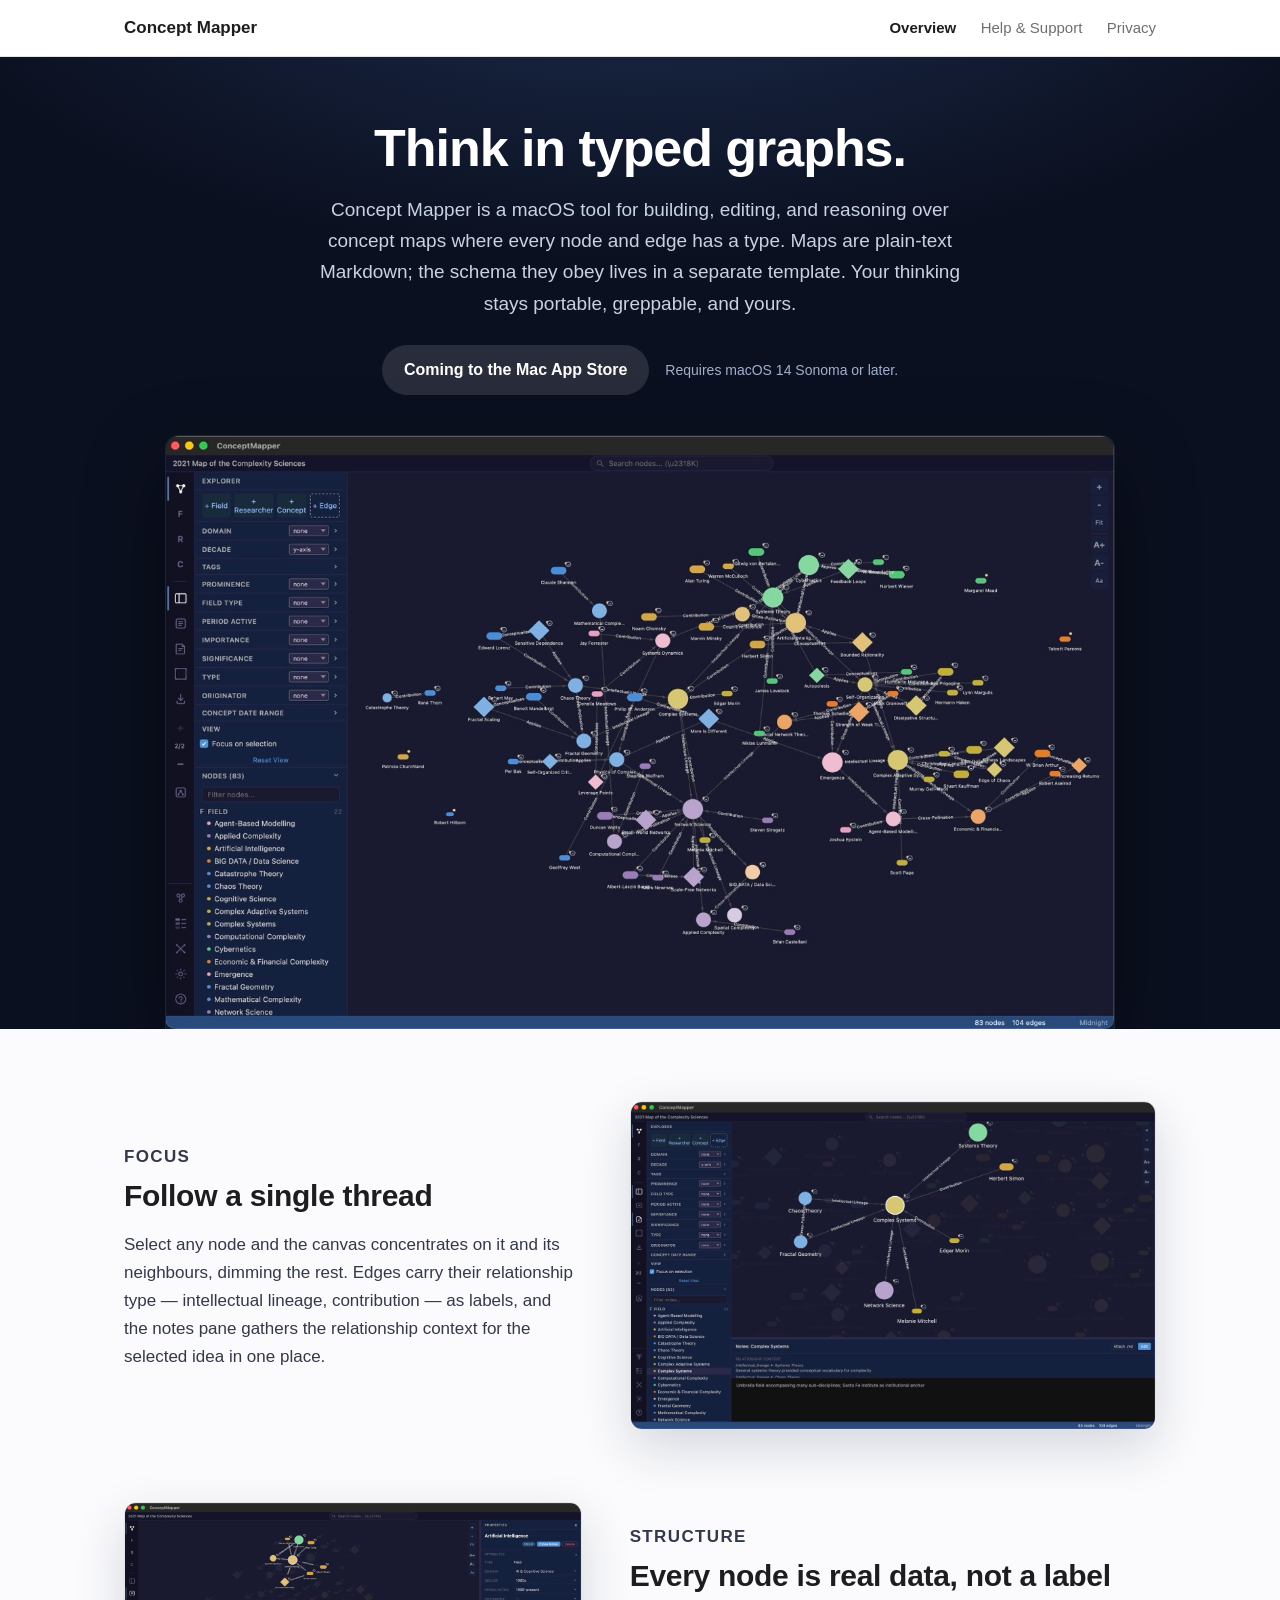
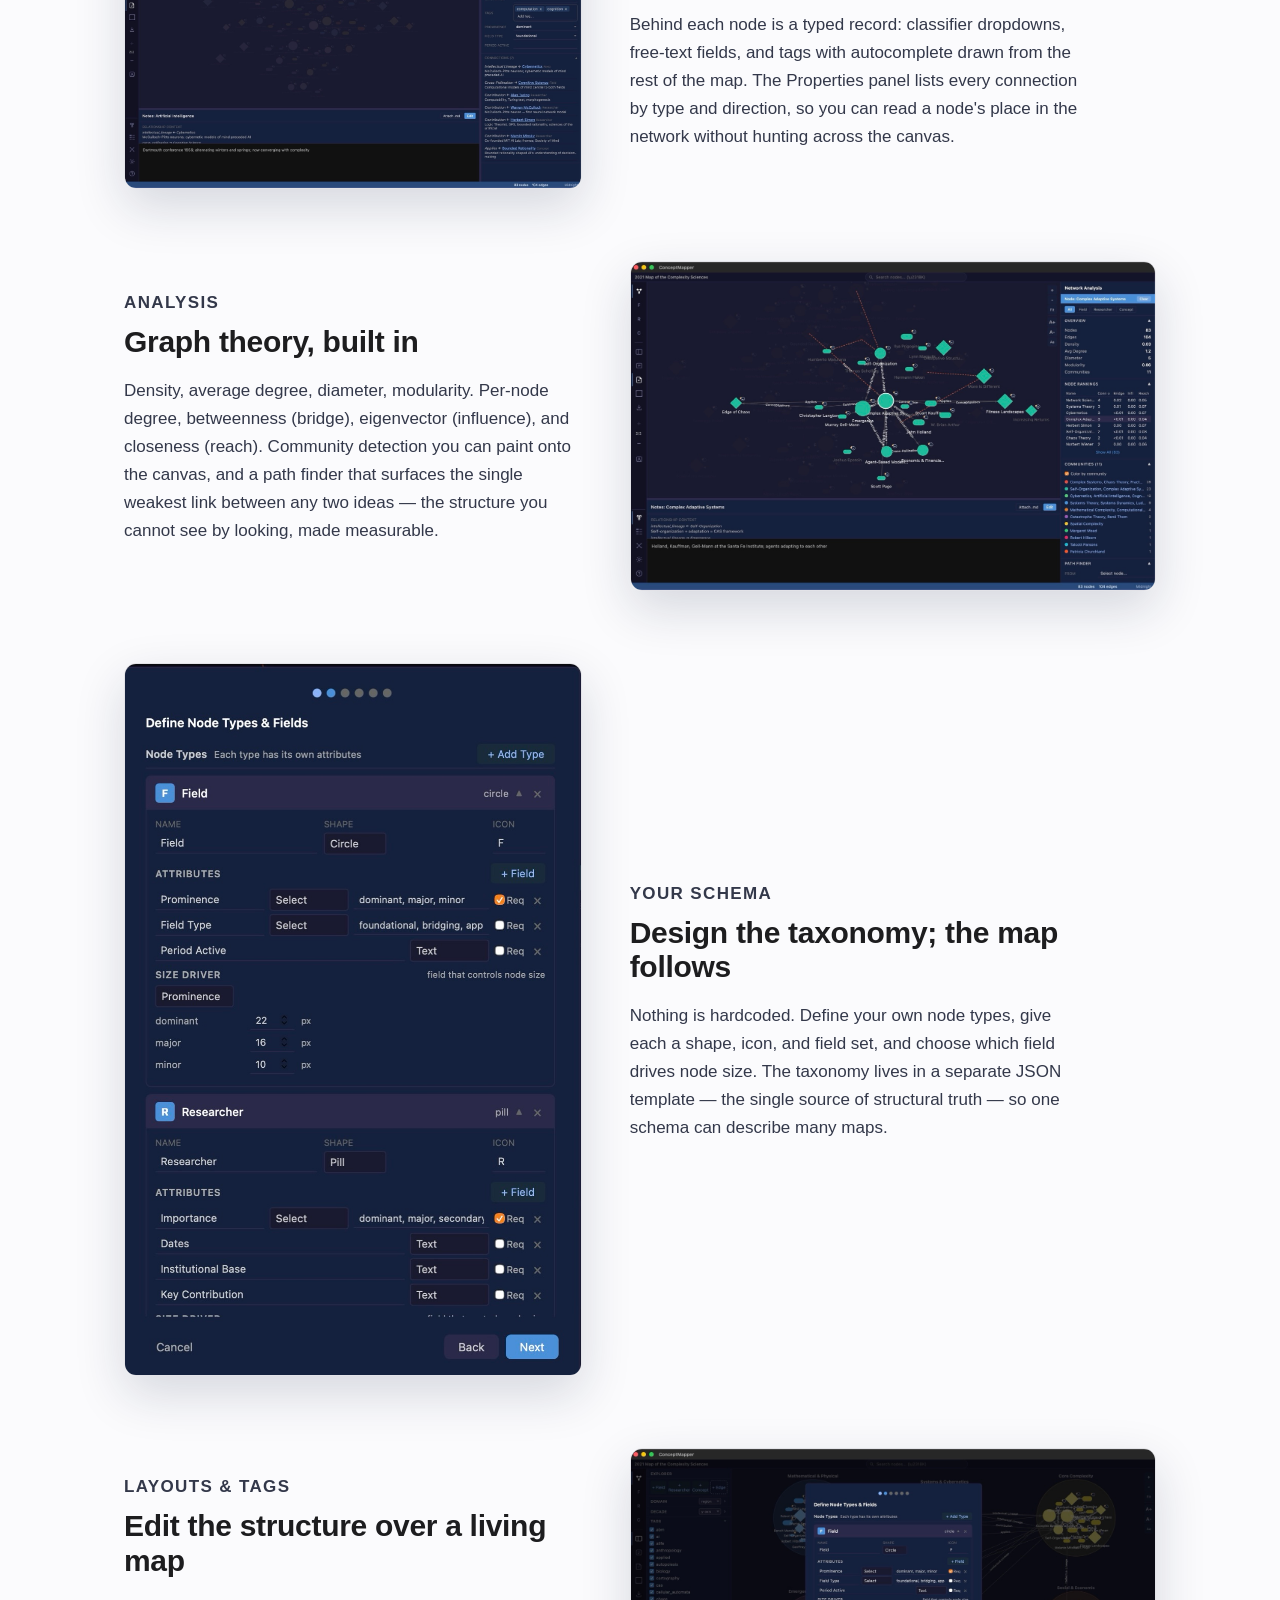
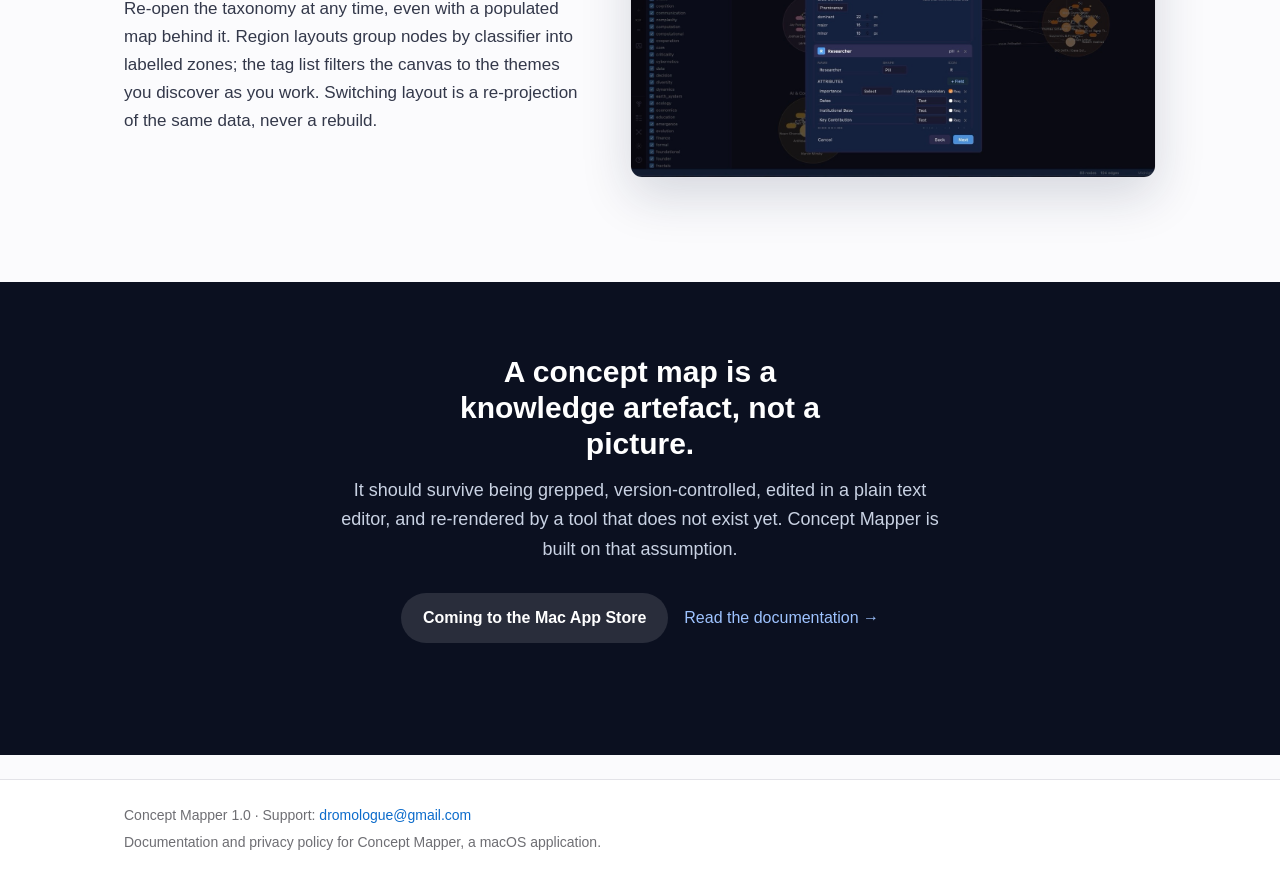
==== index.html @ 3a495b9e "Add marketing landing page with feature screenshots index.html is now a marketing overview (hero + s" ====
<!DOCTYPE html>
<html lang="en">
<head>
<meta charset="utf-8">
<meta name="viewport" content="width=device-width, initial-scale=1">
<title>Concept Mapper — Typed concept maps for macOS</title>
<meta name="description" content="Concept Mapper — build, edit, and reason over typed concept maps on macOS. Plain-text maps, a separate schema, and graph analysis built in.">
<link rel="stylesheet" href="styles.css">
</head>
<body>

    <header class="site-header">
      <div class="wrap">
        <a class="brand" href="index.html">Concept Mapper</a>
        <nav>
          <a href="index.html" class="on">Overview</a>
          <a href="help.html">Help &amp; Support</a>
          <a href="privacy.html">Privacy</a>
        </nav>
      </div>
    </header>
<main class="full">

    <section class="hero">
      <div class="wrap hero-inner">
        <h1>Think in typed graphs.</h1>
        <p class="lede">Concept Mapper is a macOS tool for building, editing, and reasoning over concept maps where every node and edge has a type. Maps are plain-text Markdown; the schema they obey lives in a separate template. Your thinking stays portable, greppable, and yours.</p>
        <div class="cta-row"><span class="btn btn-soft">Coming to the Mac App Store</span><span class="req">Requires macOS 14 Sonoma or later.</span></div>
        <img class="hero-shot" src="images/preview1.jpg" alt="Concept Mapper showing a force-directed map of 83 nodes across the complexity sciences" loading="eager">
      </div>
    </section><div class="wrap features">
      <section class="feature ">
        <div class="feature-text">
          <p class="kicker">Focus</p>
          <h2>Follow a single thread</h2>
          <p>Select any node and the canvas concentrates on it and its neighbours, dimming the rest. Edges carry their relationship type — intellectual lineage, contribution — as labels, and the notes pane gathers the relationship context for the selected idea in one place.</p>
        </div>
        <figure class="feature-shot">
          <img src="images/preview2.jpg" alt="A single node selected, its lineage edges highlighted, with the notes pane open below" loading="lazy">
        </figure>
      </section>

      <section class="feature rev">
        <div class="feature-text">
          <p class="kicker">Structure</p>
          <h2>Every node is real data, not a label</h2>
          <p>Behind each node is a typed record: classifier dropdowns, free-text fields, and tags with autocomplete drawn from the rest of the map. The Properties panel lists every connection by type and direction, so you can read a node's place in the network without hunting across the canvas.</p>
        </div>
        <figure class="feature-shot">
          <img src="images/preview3.jpg" alt="The Properties inspector showing typed attributes, tag pills, and a list of typed connections" loading="lazy">
        </figure>
      </section>

      <section class="feature ">
        <div class="feature-text">
          <p class="kicker">Analysis</p>
          <h2>Graph theory, built in</h2>
          <p>Density, average degree, diameter, modularity. Per-node degree, betweenness (bridge), eigenvector (influence), and closeness (reach). Community detection you can paint onto the canvas, and a path finder that surfaces the single weakest link between any two ideas — the structure you cannot see by looking, made measurable.</p>
        </div>
        <figure class="feature-shot">
          <img src="images/preview4.jpg" alt="The Network Analysis panel with overview metrics, node rankings, communities, and a path finder" loading="lazy">
        </figure>
      </section>

      <section class="feature rev">
        <div class="feature-text">
          <p class="kicker">Your schema</p>
          <h2>Design the taxonomy; the map follows</h2>
          <p>Nothing is hardcoded. Define your own node types, give each a shape, icon, and field set, and choose which field drives node size. The taxonomy lives in a separate JSON template — the single source of structural truth — so one schema can describe many maps.</p>
        </div>
        <figure class="feature-shot">
          <img src="images/preview5.jpg" alt="The taxonomy wizard defining node types, shapes, fields, and the field that drives node size" loading="lazy">
        </figure>
      </section>

      <section class="feature ">
        <div class="feature-text">
          <p class="kicker">Layouts &amp; tags</p>
          <h2>Edit the structure over a living map</h2>
          <p>Re-open the taxonomy at any time, even with a populated map behind it. Region layouts group nodes by classifier into labelled zones; the tag list filters the canvas to the themes you discover as you work. Switching layout is a re-projection of the same data, never a rebuild.</p>
        </div>
        <figure class="feature-shot">
          <img src="images/preview6.jpg" alt="The taxonomy wizard open over a region-grouped map, with the tag filter list down the side" loading="lazy">
        </figure>
      </section></div>
    <section class="closer">
      <div class="wrap">
        <h2>A concept map is a knowledge artefact, not a picture.</h2>
        <p>It should survive being grepped, version-controlled, edited in a plain text editor, and re-rendered by a tool that does not exist yet. Concept Mapper is built on that assumption.</p>
        <div class="cta-row"><span class="btn btn-soft">Coming to the Mac App Store</span><a class="link" href="help.html">Read the documentation →</a></div>
      </div>
    </section>
</main>

    <footer class="site-footer">
      <div class="wrap">
        <p>Concept Mapper 1.0 · Support: <a href="mailto:dromologue@gmail.com">dromologue@gmail.com</a></p>
        <p class="muted">Documentation and privacy policy for Concept Mapper, a macOS application.</p>
      </div>
    </footer>
</body>
</html>
---- styles.css ----
:root{
  --bg:#fbfbfd; --panel:#fff; --ink:#1d1d1f; --muted:#6e6e73;
  --accent:#0b6bcb; --border:#e3e3e8; --code-bg:#f4f4f7;
  --ink-deep:#0b1020; --maxw:1080px;
}
*{box-sizing:border-box}
html{-webkit-text-size-adjust:100%;scroll-behavior:smooth}
body{margin:0;background:var(--bg);color:var(--ink);
  font:16px/1.65 -apple-system,BlinkMacSystemFont,"Segoe UI",Roboto,Helvetica,Arial,sans-serif;}
.wrap{max-width:var(--maxw);margin:0 auto;padding:0 24px}
main.full{padding:0}
main.wrap{padding-top:32px;padding-bottom:48px}
a{color:var(--accent);text-decoration:none}
a:hover{text-decoration:underline}
.muted{color:var(--muted)}
img{max-width:100%;height:auto;display:block}

.site-header{background:var(--panel);border-bottom:1px solid var(--border);position:sticky;top:0;z-index:10}
.site-header .wrap{display:flex;align-items:center;justify-content:space-between;height:56px}
.brand{font-weight:600;color:var(--ink);font-size:17px}
.site-header nav a{margin-left:20px;color:var(--muted);font-size:15px}
.site-header nav a.on{color:var(--ink);font-weight:600}

/* Hero */
.hero{background:radial-gradient(1200px 500px at 50% -10%,#1b2a4a 0%,var(--ink-deep) 60%);color:#fff;
  padding:64px 0 0;overflow:hidden}
.hero-inner{text-align:center}
.hero h1{font-size:52px;line-height:1.05;margin:0 0 18px;letter-spacing:-.02em}
.hero .lede{max-width:64ch;margin:0 auto 26px;font-size:19px;color:#c9d2e3}
.cta-row{display:flex;gap:16px;align-items:center;justify-content:center;flex-wrap:wrap;margin-bottom:40px}
.btn{display:inline-block;background:var(--accent);color:#fff;padding:12px 22px;border-radius:980px;
  font-weight:600;font-size:16px}
.btn:hover{text-decoration:none;filter:brightness(1.08)}
.btn-soft{background:rgba(255,255,255,.12);color:#fff;cursor:default}
.req{color:#9fb0cc;font-size:14px}
.hero-shot{max-width:1000px;width:92%;margin:0 auto;border-radius:14px 14px 0 0;
  box-shadow:0 30px 80px rgba(0,0,0,.45);border:1px solid rgba(255,255,255,.08);border-bottom:none}

/* Features */
.features{padding:72px 24px 8px}
.feature{display:grid;grid-template-columns:1fr 1.15fr;gap:48px;align-items:center;margin:0 0 72px}
.feature.rev .feature-text{order:2}
.feature.rev .feature-shot{order:1}
.kicker{font-size:13px;letter-spacing:.08em;text-transform:uppercase;color:var(--accent);font-weight:600;margin:0 0 8px}
.feature h2{font-size:30px;line-height:1.15;margin:0 0 14px;letter-spacing:-.01em}
.feature-text p{font-size:17px;color:#33384a;max-width:48ch}
.feature-shot{margin:0}
.feature-shot img{border-radius:12px;border:1px solid var(--border);box-shadow:0 18px 50px rgba(20,30,60,.16)}

/* Closer */
.closer{background:var(--ink-deep);color:#fff;padding:72px 0;text-align:center;margin-top:24px}
.closer h2{font-size:30px;max-width:24ch;margin:0 auto 14px;line-height:1.2}
.closer p{max-width:60ch;margin:0 auto 28px;color:#c9d2e3;font-size:18px}
.closer .link{color:#9ec3ff}

/* Help hub */
.intro h1{font-size:30px;line-height:1.2;margin:0 0 12px}
.intro p{max-width:70ch;color:#333}
#q{width:100%;max-width:480px;margin-top:18px;padding:11px 14px;font-size:15px;
  border:1px solid var(--border);border-radius:10px;background:#fff}
#q:focus{outline:2px solid var(--accent);outline-offset:1px;border-color:transparent}
.layout{display:grid;grid-template-columns:240px 1fr;gap:40px;margin-top:32px}
.toc{position:sticky;top:80px;align-self:start;max-height:calc(100vh - 100px);overflow:auto}
.toc-title{font-size:12px;letter-spacing:.06em;text-transform:uppercase;color:var(--muted);margin:0 0 8px}
.toc ul{list-style:none;margin:0;padding:0}
.toc li{margin:0 0 2px}
.toc a{display:block;padding:5px 10px;border-radius:7px;color:#333;font-size:14px}
.toc a:hover{background:#eef1f5;text-decoration:none}
.section{background:var(--panel);border:1px solid var(--border);border-radius:14px;
  padding:24px 28px;margin:0 0 20px;scroll-margin-top:72px}
.section h2{font-size:21px;margin:0 0 14px;display:flex;align-items:baseline;gap:8px}
.section .anchor{color:var(--border);font-weight:400;font-size:16px;opacity:0;transition:opacity .15s}
.section:hover .anchor{opacity:1}
.section h3{font-size:16px;margin:20px 0 8px}
.section h4{font-size:15px;margin:16px 0 6px;color:#333}
.section p{margin:10px 0}
.section ul,.section ol{margin:10px 0;padding-left:22px}
.section li{margin:4px 0}
.section blockquote{margin:12px 0;padding:8px 16px;border-left:3px solid var(--accent);
  background:#f5f8fc;color:#333;border-radius:0 8px 8px 0}
.section hr{border:0;border-top:1px solid var(--border);margin:20px 0}
code{background:var(--code-bg);padding:2px 6px;border-radius:6px;
  font:13px/1.5 ui-monospace,SFMono-Regular,Menlo,Consolas,monospace}
pre{background:var(--code-bg);border:1px solid var(--border);border-radius:10px;
  padding:14px 16px;overflow:auto;margin:12px 0}
pre code{background:none;padding:0;font-size:13px}

/* Privacy */
.legal{background:var(--panel);border:1px solid var(--border);border-radius:14px;
  padding:28px 32px;max-width:78ch}
.legal h1{font-size:28px;margin:0 0 4px}
.legal h2{font-size:18px;margin:26px 0 8px}
.legal p{margin:10px 0;color:#333}

.site-footer{border-top:1px solid var(--border);background:var(--panel);margin-top:24px}
.site-footer .wrap{padding-top:20px;padding-bottom:28px}
.site-footer p{margin:4px 0;font-size:14px;color:var(--muted)}

@media (max-width:820px){
  .hero h1{font-size:38px}
  .feature{grid-template-columns:1fr;gap:22px;margin-bottom:52px}
  .feature.rev .feature-text{order:1}
  .feature.rev .feature-shot{order:2}
  .layout{grid-template-columns:1fr}
  .toc{position:static;max-height:none;margin-bottom:8px}
}
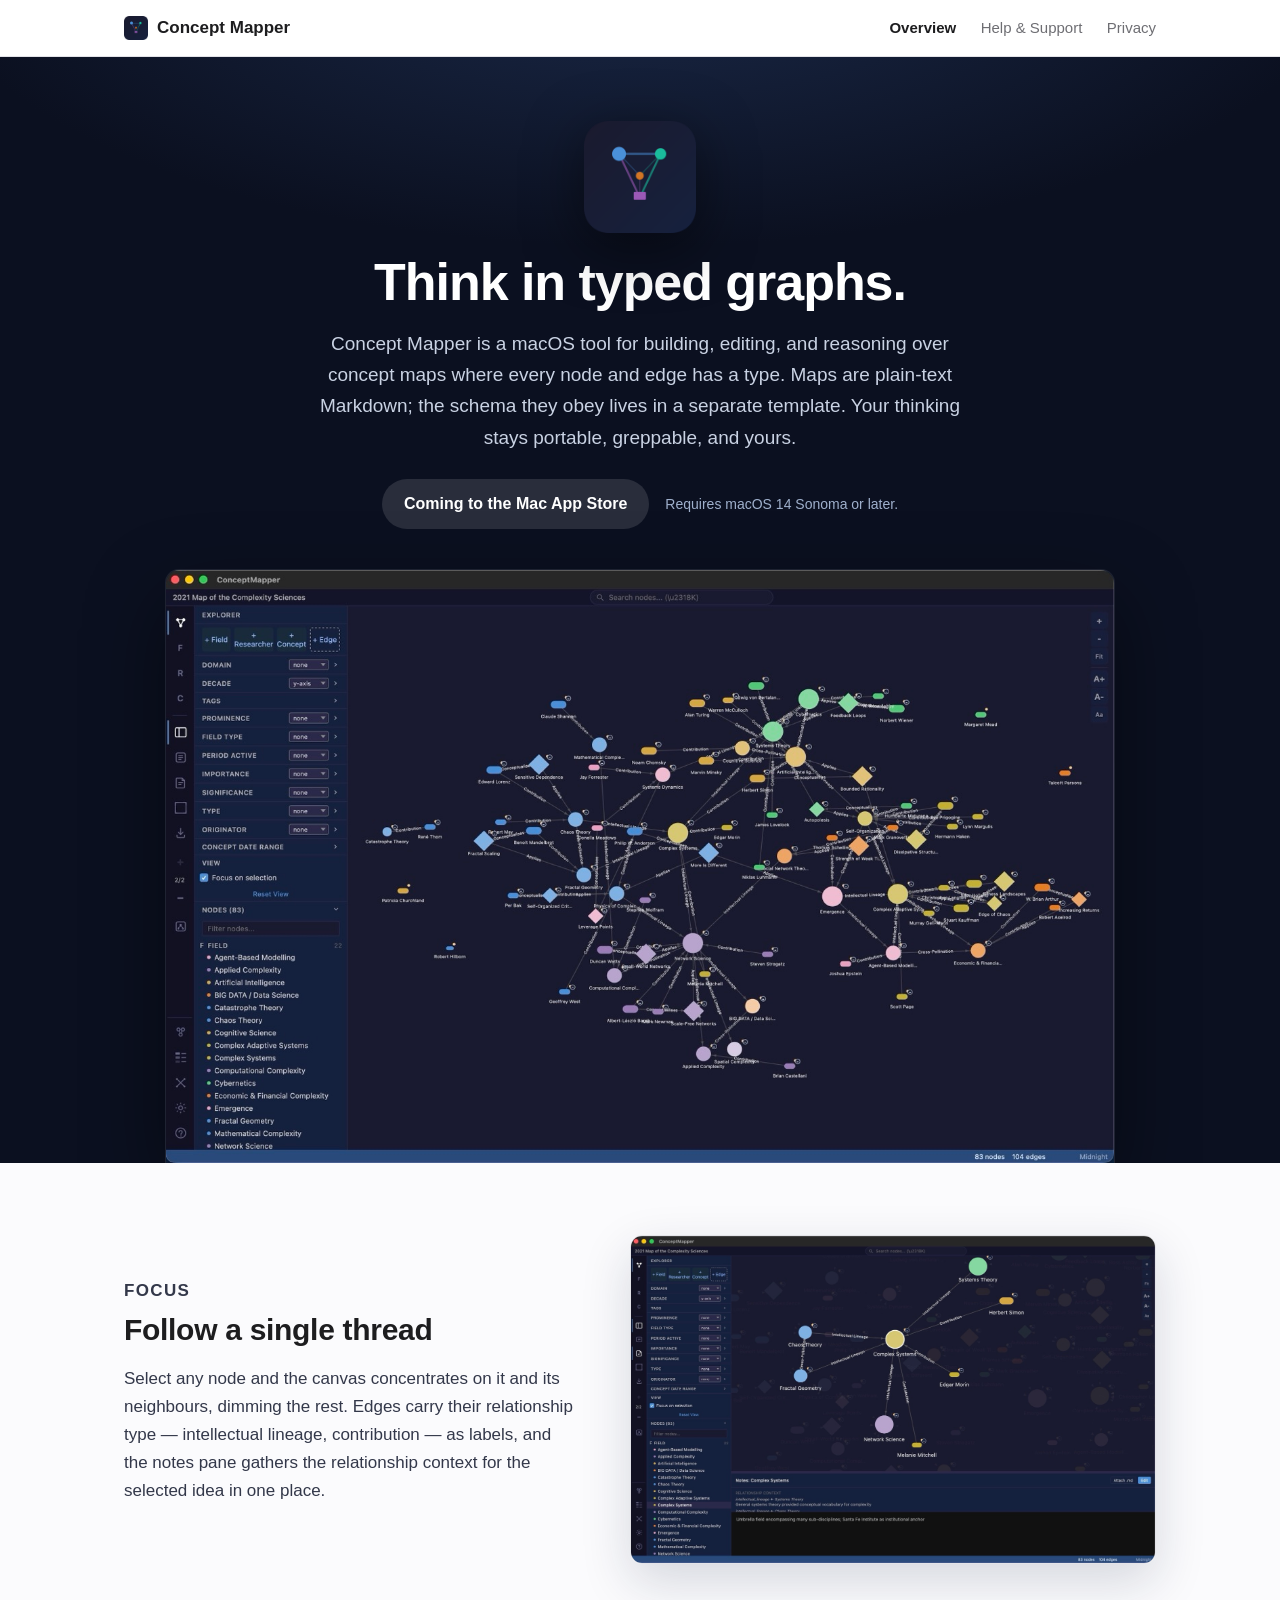
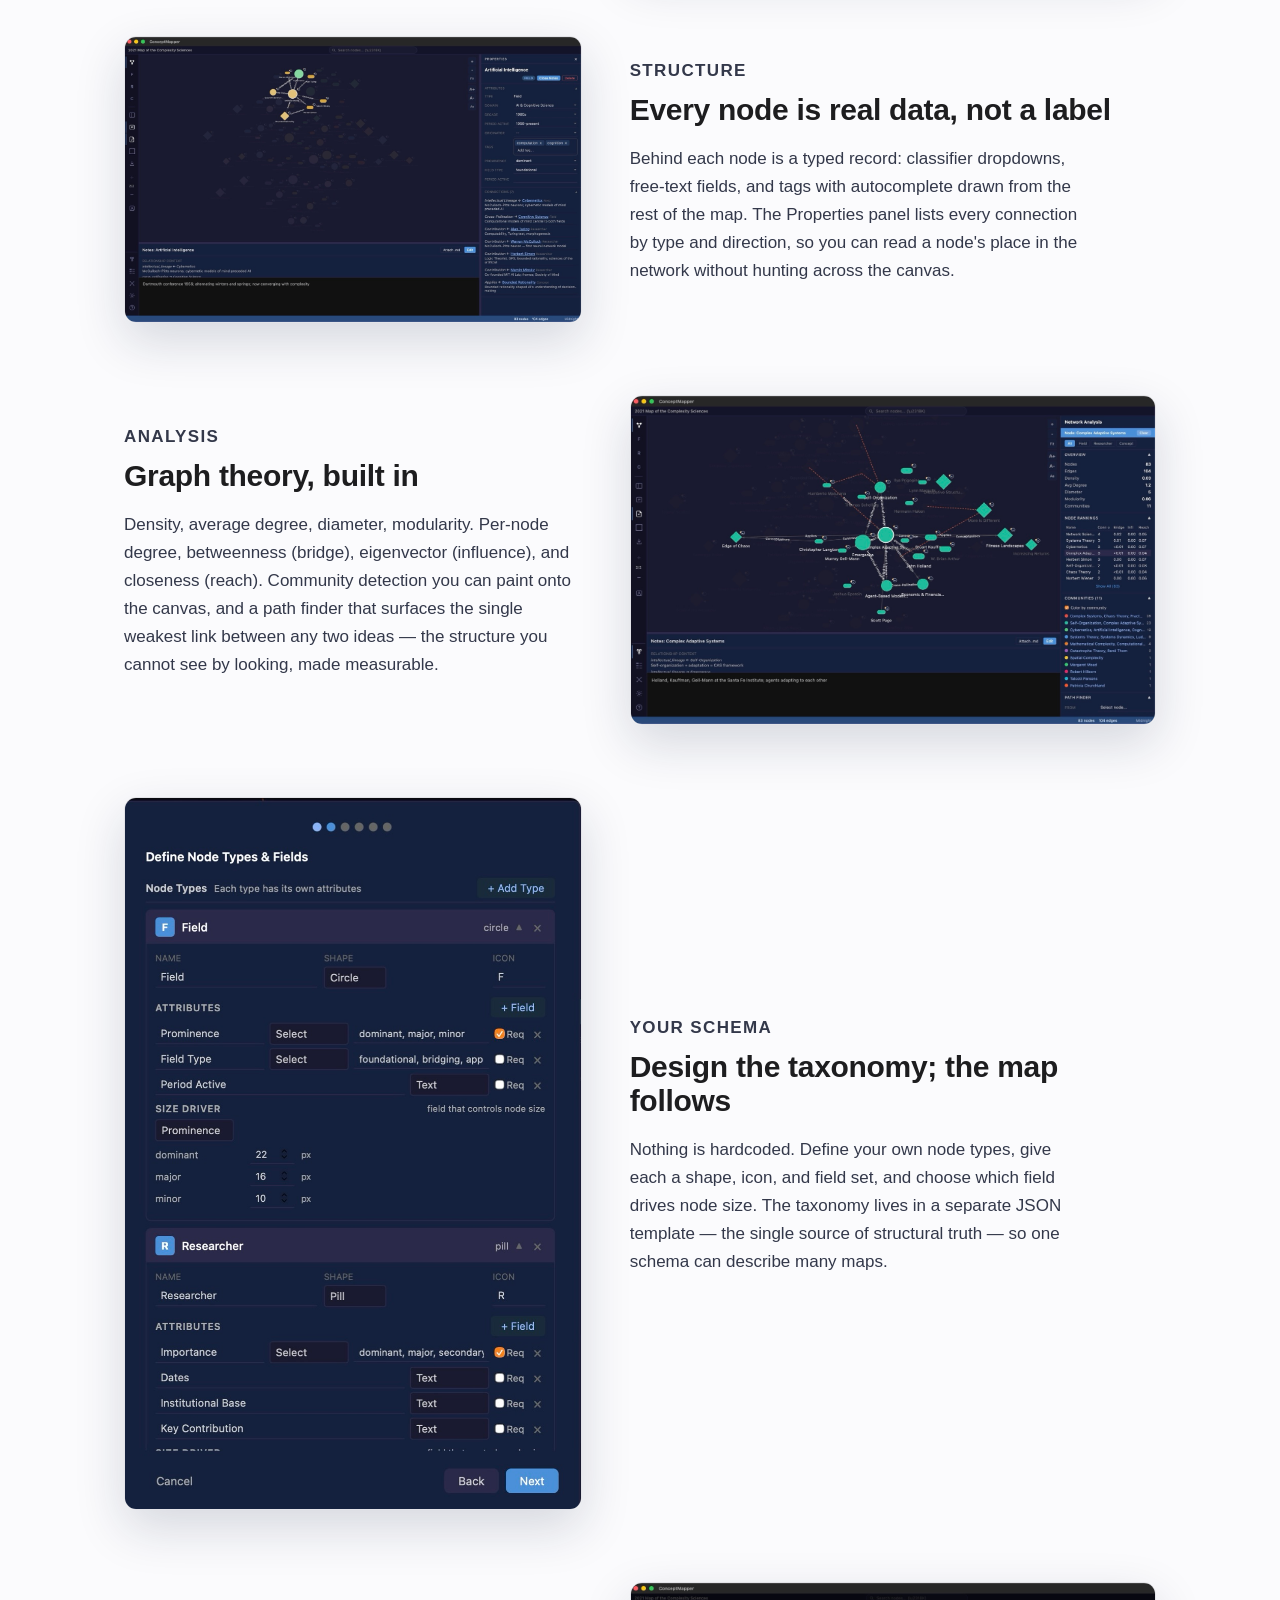
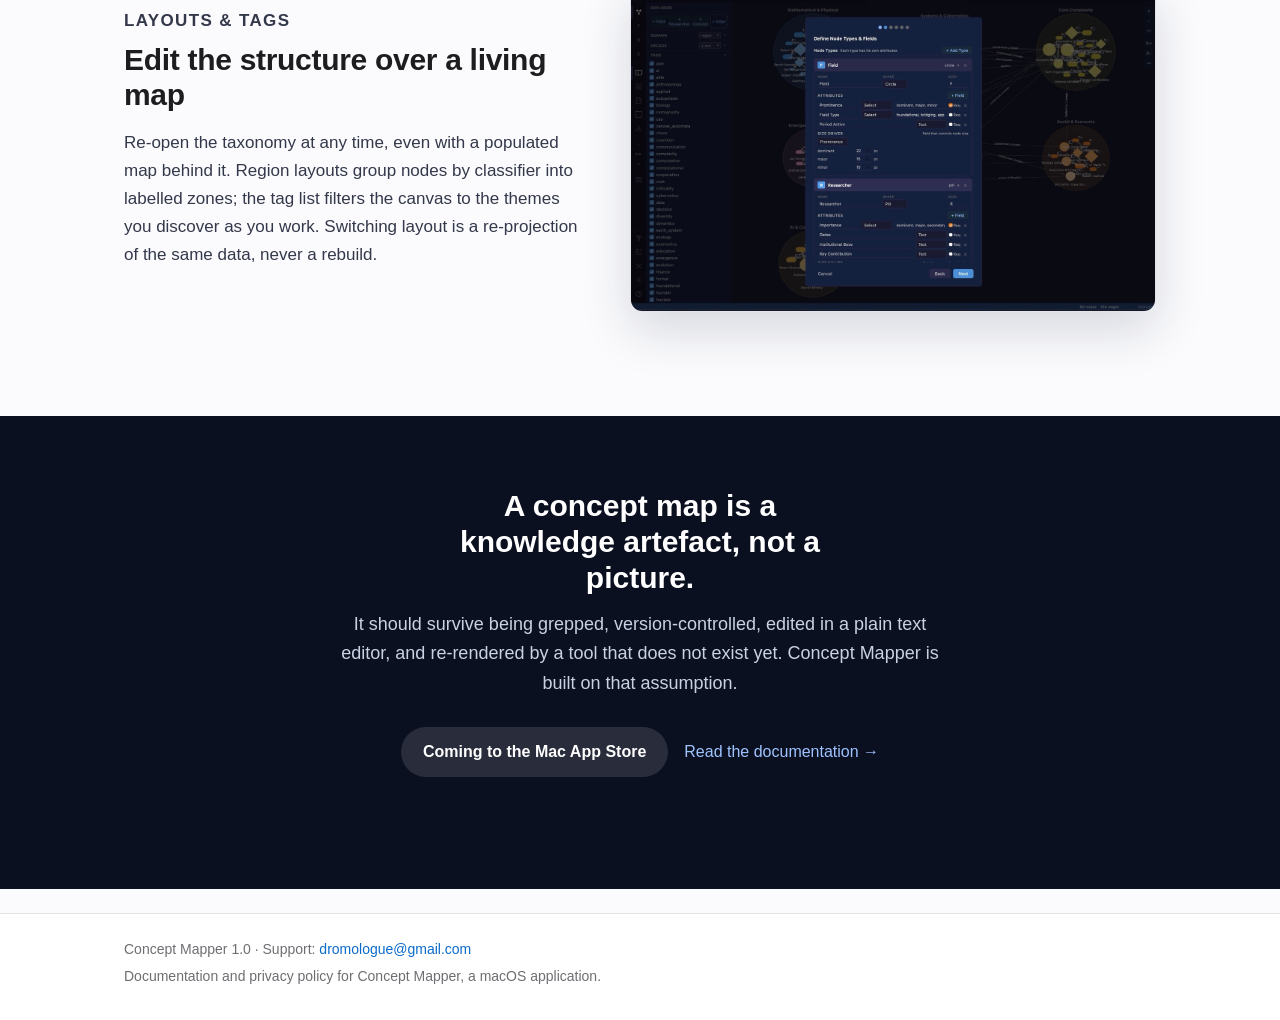
==== commit a9247cc3: "Use the app icon as a marketing mark, hero image, and favicon" ====
--- a/index.html
+++ b/index.html
@@ -5,13 +5,15 @@
 <meta name="viewport" content="width=device-width, initial-scale=1">
 <title>Concept Mapper — Typed concept maps for macOS</title>
 <meta name="description" content="Concept Mapper — build, edit, and reason over typed concept maps on macOS. Plain-text maps, a separate schema, and graph analysis built in.">
+<link rel="icon" type="image/png" href="images/icon.png">
+<link rel="apple-touch-icon" href="images/icon.png">
 <link rel="stylesheet" href="styles.css">
 </head>
 <body>
 
     <header class="site-header">
       <div class="wrap">
-        <a class="brand" href="index.html">Concept Mapper</a>
+        <a class="brand" href="index.html"><img class="brand-icon" src="images/icon.png" alt=""> Concept Mapper</a>
         <nav>
           <a href="index.html" class="on">Overview</a>
           <a href="help.html">Help &amp; Support</a>
@@ -23,6 +25,7 @@
 
     <section class="hero">
       <div class="wrap hero-inner">
+        <img class="hero-icon" src="images/icon.png" alt="Concept Mapper app icon" width="112" height="112">
         <h1>Think in typed graphs.</h1>
         <p class="lede">Concept Mapper is a macOS tool for building, editing, and reasoning over concept maps where every node and edge has a type. Maps are plain-text Markdown; the schema they obey lives in a separate template. Your thinking stays portable, greppable, and yours.</p>
         <div class="cta-row"><span class="btn btn-soft">Coming to the Mac App Store</span><span class="req">Requires macOS 14 Sonoma or later.</span></div>
--- a/styles.css
+++ b/styles.css
@@ -17,7 +17,8 @@
 
 .site-header{background:var(--panel);border-bottom:1px solid var(--border);position:sticky;top:0;z-index:10}
 .site-header .wrap{display:flex;align-items:center;justify-content:space-between;height:56px}
-.brand{font-weight:600;color:var(--ink);font-size:17px}
+.brand{font-weight:600;color:var(--ink);font-size:17px;display:inline-flex;align-items:center;gap:9px}
+.brand-icon{width:24px;height:24px;display:block}
 .site-header nav a{margin-left:20px;color:var(--muted);font-size:15px}
 .site-header nav a.on{color:var(--ink);font-weight:600}
 
@@ -25,6 +26,8 @@
 .hero{background:radial-gradient(1200px 500px at 50% -10%,#1b2a4a 0%,var(--ink-deep) 60%);color:#fff;
   padding:64px 0 0;overflow:hidden}
 .hero-inner{text-align:center}
+.hero-icon{width:112px;height:112px;margin:0 auto 22px;display:block;
+  filter:drop-shadow(0 14px 28px rgba(0,0,0,.5))}
 .hero h1{font-size:52px;line-height:1.05;margin:0 0 18px;letter-spacing:-.02em}
 .hero .lede{max-width:64ch;margin:0 auto 26px;font-size:19px;color:#c9d2e3}
 .cta-row{display:flex;gap:16px;align-items:center;justify-content:center;flex-wrap:wrap;margin-bottom:40px}
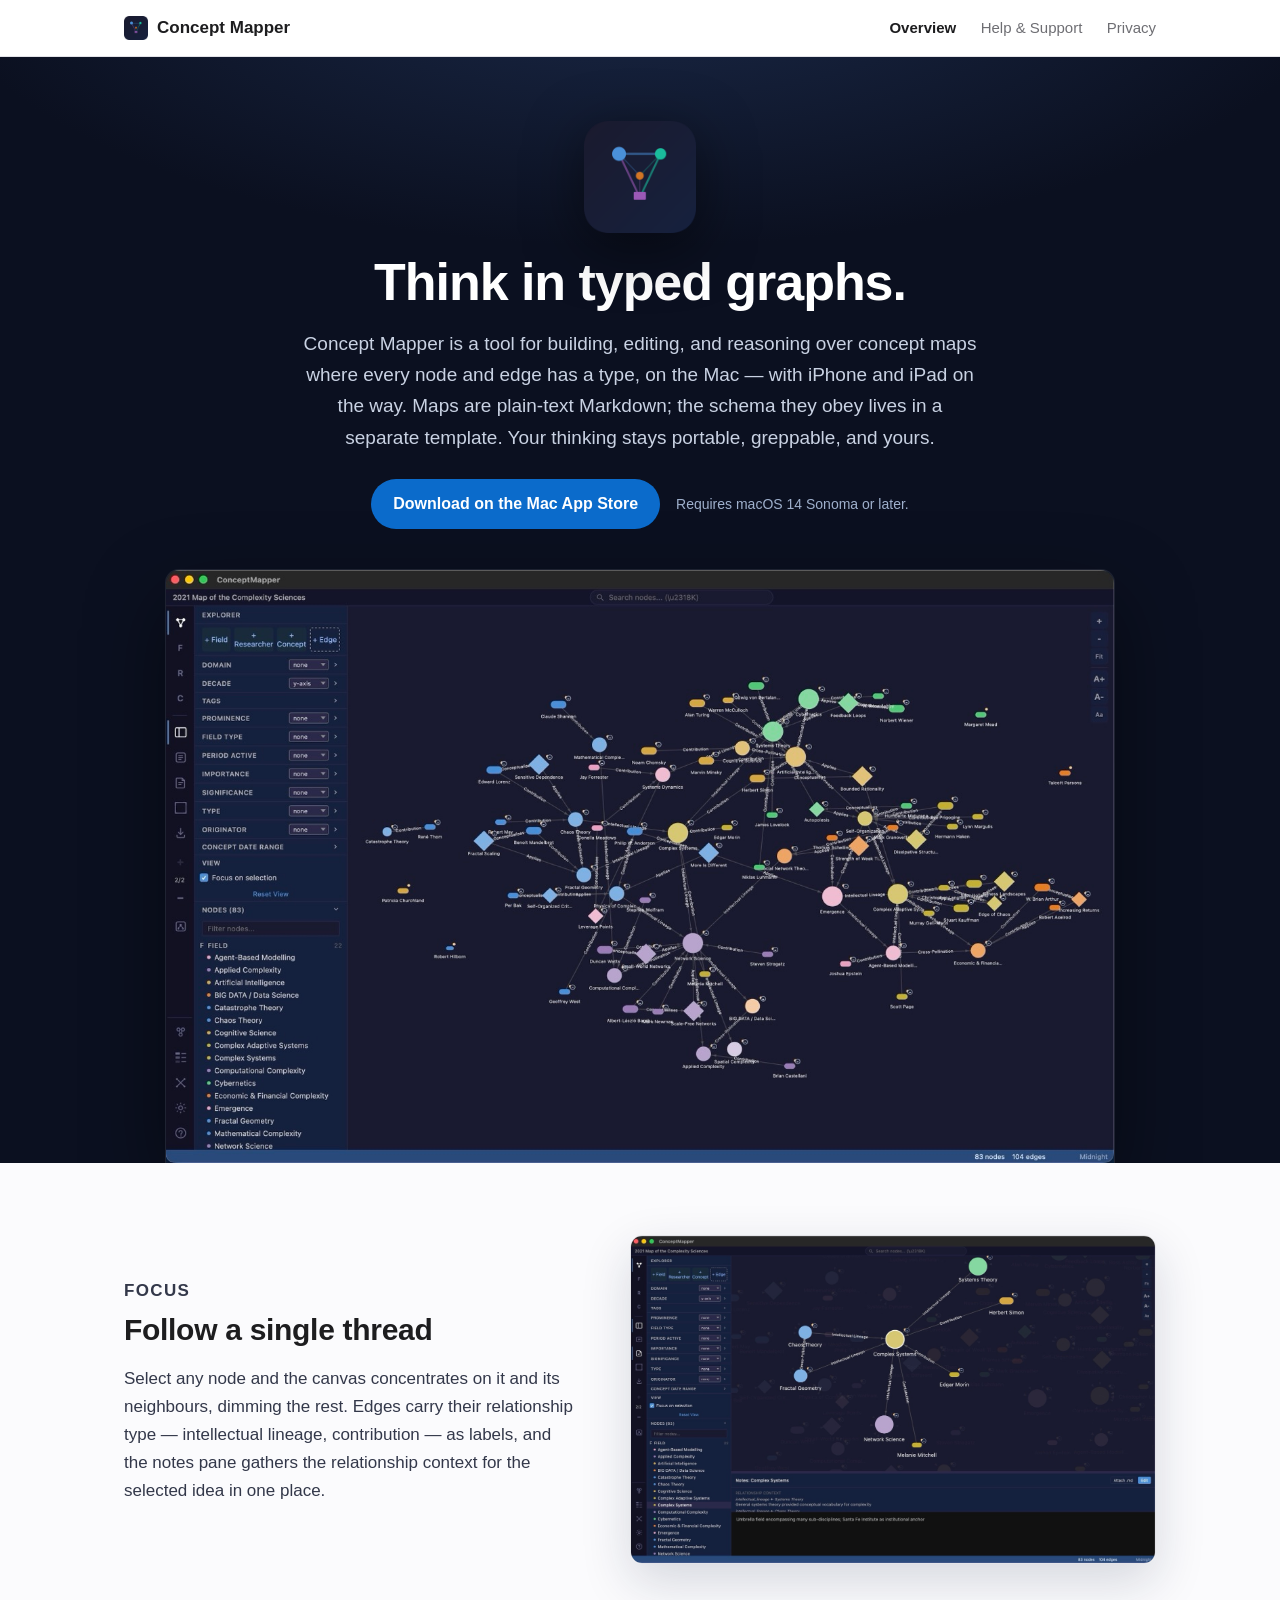
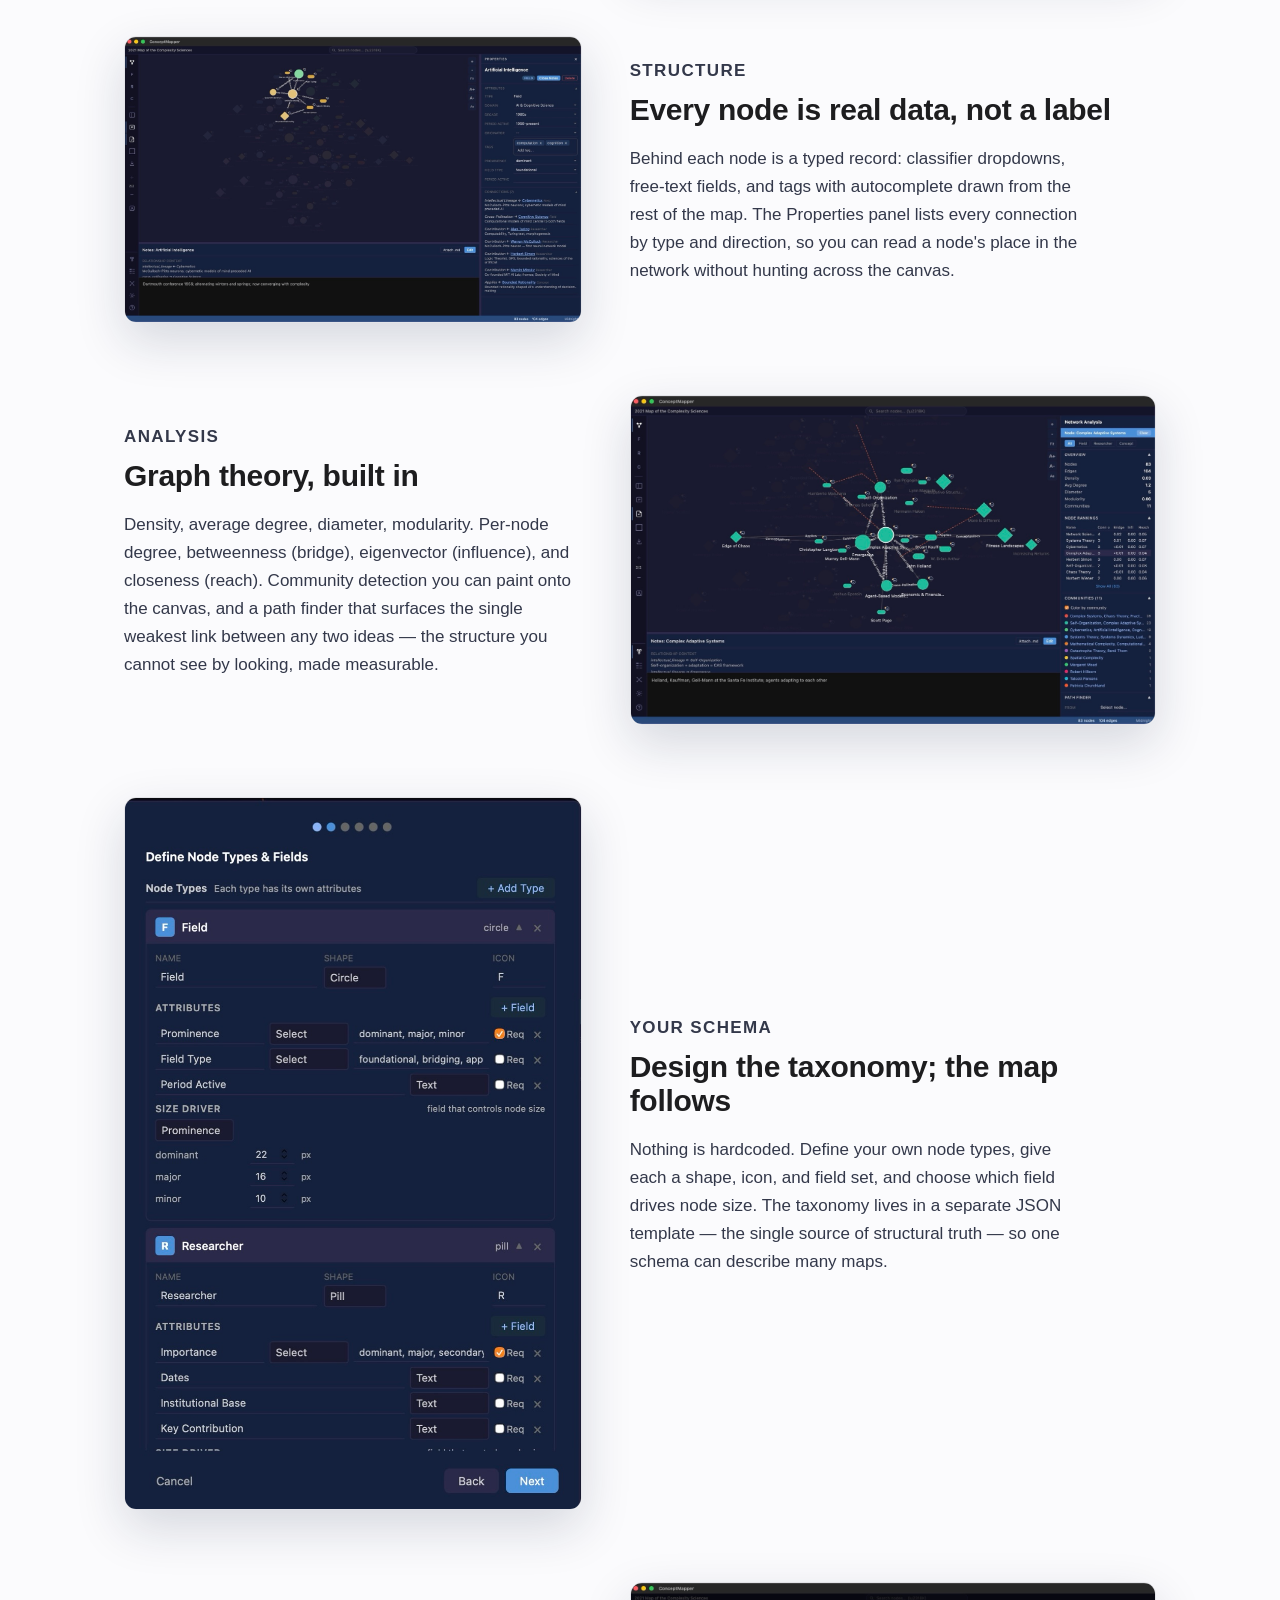
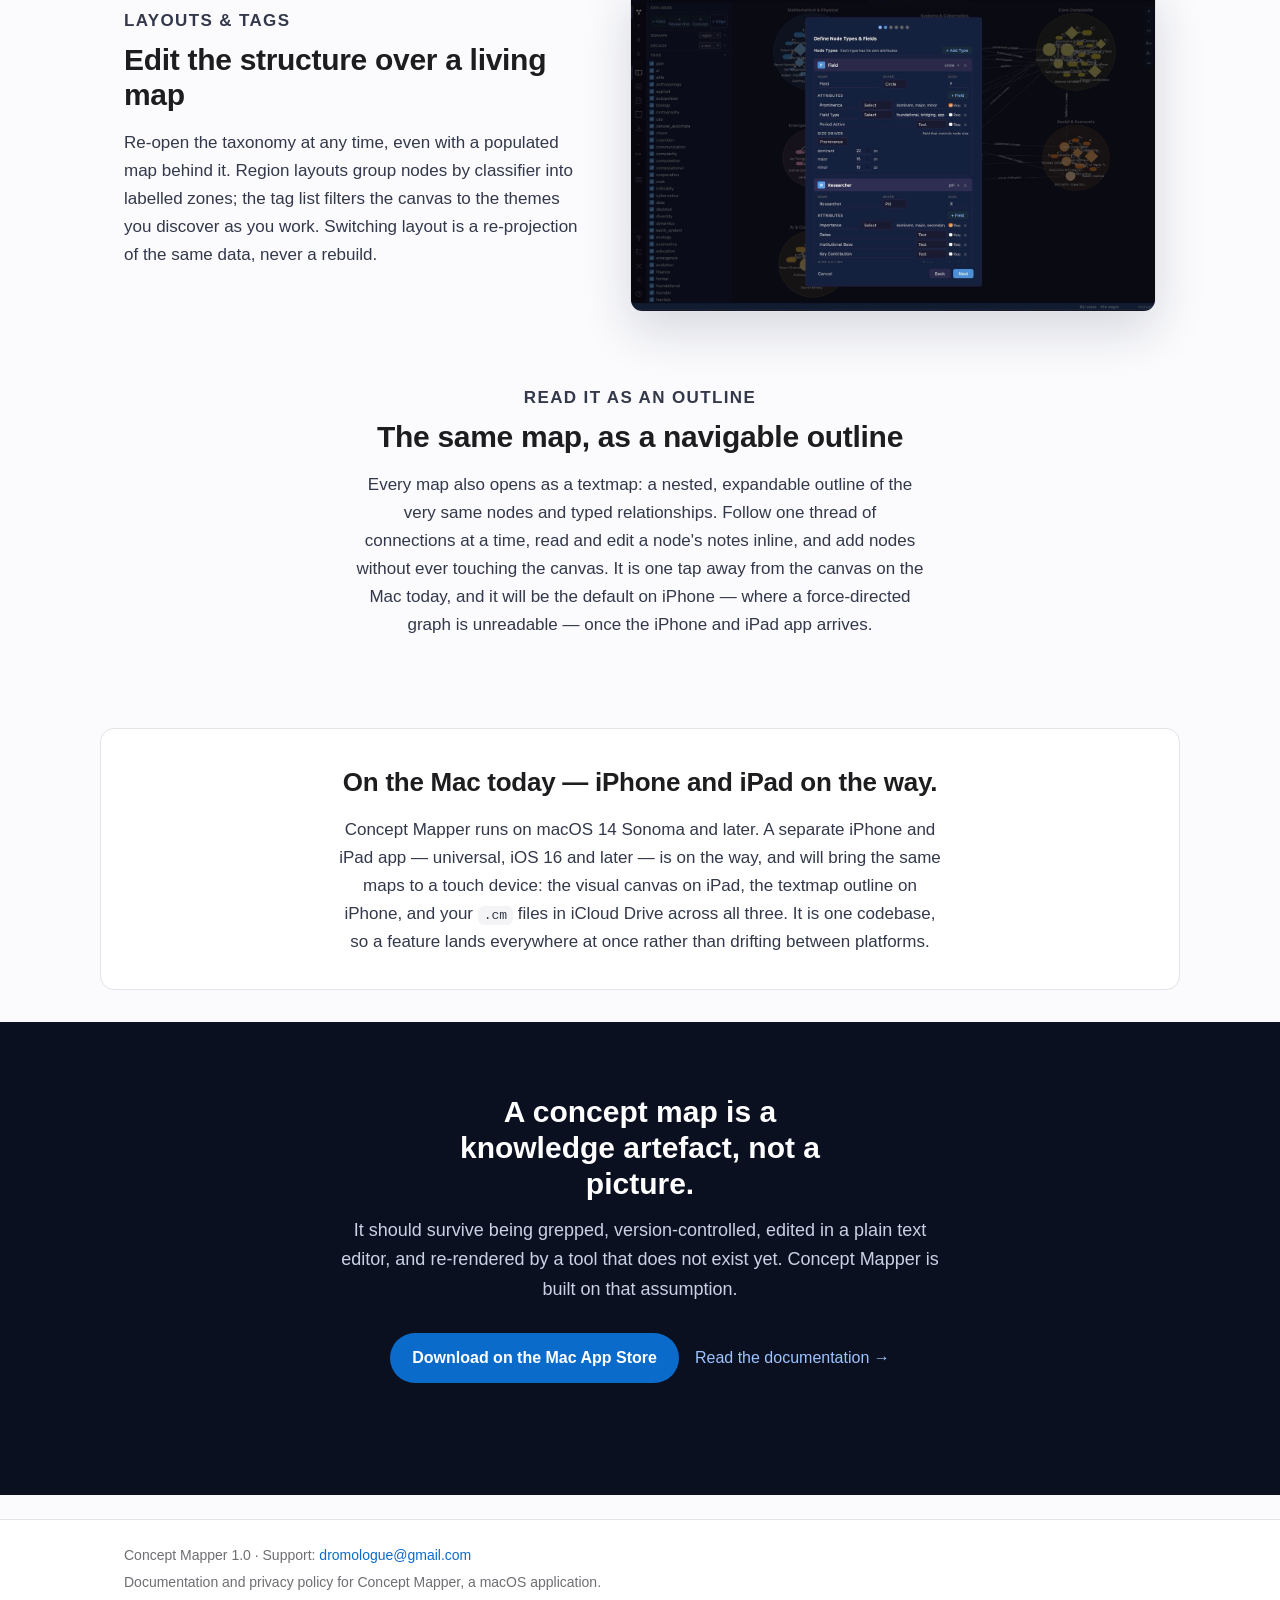
==== commit cd93c25a: "Mac App Store launch: live download link + iPhone/iPad framed as forthcoming - Wire the live Mac App" ====
--- a/index.html
+++ b/index.html
@@ -3,7 +3,7 @@
 <head>
 <meta charset="utf-8">
 <meta name="viewport" content="width=device-width, initial-scale=1">
-<title>Concept Mapper — Typed concept maps for macOS</title>
+<title>Concept Mapper — Typed concept maps for Mac, iPhone, and iPad</title>
 <meta name="description" content="Concept Mapper — build, edit, and reason over typed concept maps on macOS. Plain-text maps, a separate schema, and graph analysis built in.">
 <link rel="icon" type="image/png" href="images/icon.png">
 <link rel="apple-touch-icon" href="images/icon.png">
@@ -27,8 +27,8 @@
       <div class="wrap hero-inner">
         <img class="hero-icon" src="images/icon.png" alt="Concept Mapper app icon" width="112" height="112">
         <h1>Think in typed graphs.</h1>
-        <p class="lede">Concept Mapper is a macOS tool for building, editing, and reasoning over concept maps where every node and edge has a type. Maps are plain-text Markdown; the schema they obey lives in a separate template. Your thinking stays portable, greppable, and yours.</p>
-        <div class="cta-row"><span class="btn btn-soft">Coming to the Mac App Store</span><span class="req">Requires macOS 14 Sonoma or later.</span></div>
+        <p class="lede">Concept Mapper is a tool for building, editing, and reasoning over concept maps where every node and edge has a type, on the Mac — with iPhone and iPad on the way. Maps are plain-text Markdown; the schema they obey lives in a separate template. Your thinking stays portable, greppable, and yours.</p>
+        <div class="cta-row"><a class="btn" href="https://apps.apple.com/gb/app/conceptmapper/id6775185615?mt=12">Download on the Mac App Store</a><span class="req">Requires macOS 14 Sonoma or later.</span></div>
         <img class="hero-shot" src="images/preview1.jpg" alt="Concept Mapper showing a force-directed map of 83 nodes across the complexity sciences" loading="eager">
       </div>
     </section><div class="wrap features">
@@ -85,12 +85,26 @@
         <figure class="feature-shot">
           <img src="images/preview6.jpg" alt="The taxonomy wizard open over a region-grouped map, with the tag filter list down the side" loading="lazy">
         </figure>
+      </section>
+
+      <section class="feature feature-noshot">
+        <div class="feature-text">
+          <p class="kicker">Read it as an outline</p>
+          <h2>The same map, as a navigable outline</h2>
+          <p>Every map also opens as a textmap: a nested, expandable outline of the very same nodes and typed relationships. Follow one thread of connections at a time, read and edit a node's notes inline, and add nodes without ever touching the canvas. It is one tap away from the canvas on the Mac today, and it will be the default on iPhone — where a force-directed graph is unreadable — once the iPhone and iPad app arrives.</p>
+        </div>
       </section></div>
+    <section class="platforms">
+      <div class="wrap">
+        <h2>On the Mac today — iPhone and iPad on the way.</h2>
+        <p>Concept Mapper runs on macOS 14 Sonoma and later. A separate iPhone and iPad app — universal, iOS 16 and later — is on the way, and will bring the same maps to a touch device: the visual canvas on iPad, the textmap outline on iPhone, and your <code>.cm</code> files in iCloud Drive across all three. It is one codebase, so a feature lands everywhere at once rather than drifting between platforms.</p>
+      </div>
+    </section>
     <section class="closer">
       <div class="wrap">
         <h2>A concept map is a knowledge artefact, not a picture.</h2>
         <p>It should survive being grepped, version-controlled, edited in a plain text editor, and re-rendered by a tool that does not exist yet. Concept Mapper is built on that assumption.</p>
-        <div class="cta-row"><span class="btn btn-soft">Coming to the Mac App Store</span><a class="link" href="help.html">Read the documentation →</a></div>
+        <div class="cta-row"><a class="btn" href="https://apps.apple.com/gb/app/conceptmapper/id6775185615?mt=12">Download on the Mac App Store</a><a class="link" href="help.html">Read the documentation →</a></div>
       </div>
     </section>
 </main>
--- a/styles.css
+++ b/styles.css
@@ -49,6 +49,15 @@
 .feature-text p{font-size:17px;color:#33384a;max-width:48ch}
 .feature-shot{margin:0}
 .feature-shot img{border-radius:12px;border:1px solid var(--border);box-shadow:0 18px 50px rgba(20,30,60,.16)}
+.feature-noshot{grid-template-columns:1fr;text-align:center;margin-bottom:56px}
+.feature-noshot .feature-text p{max-width:60ch;margin-left:auto;margin-right:auto}
+
+/* Platforms band */
+.platforms{padding:8px 24px 8px}
+.platforms .wrap{background:var(--panel);border:1px solid var(--border);border-radius:14px;
+  padding:32px 36px;text-align:center}
+.platforms h2{font-size:26px;margin:0 0 12px;letter-spacing:-.01em}
+.platforms p{max-width:64ch;margin:0 auto;color:#33384a;font-size:17px}
 
 /* Closer */
 .closer{background:var(--ink-deep);color:#fff;padding:72px 0;text-align:center;margin-top:24px}
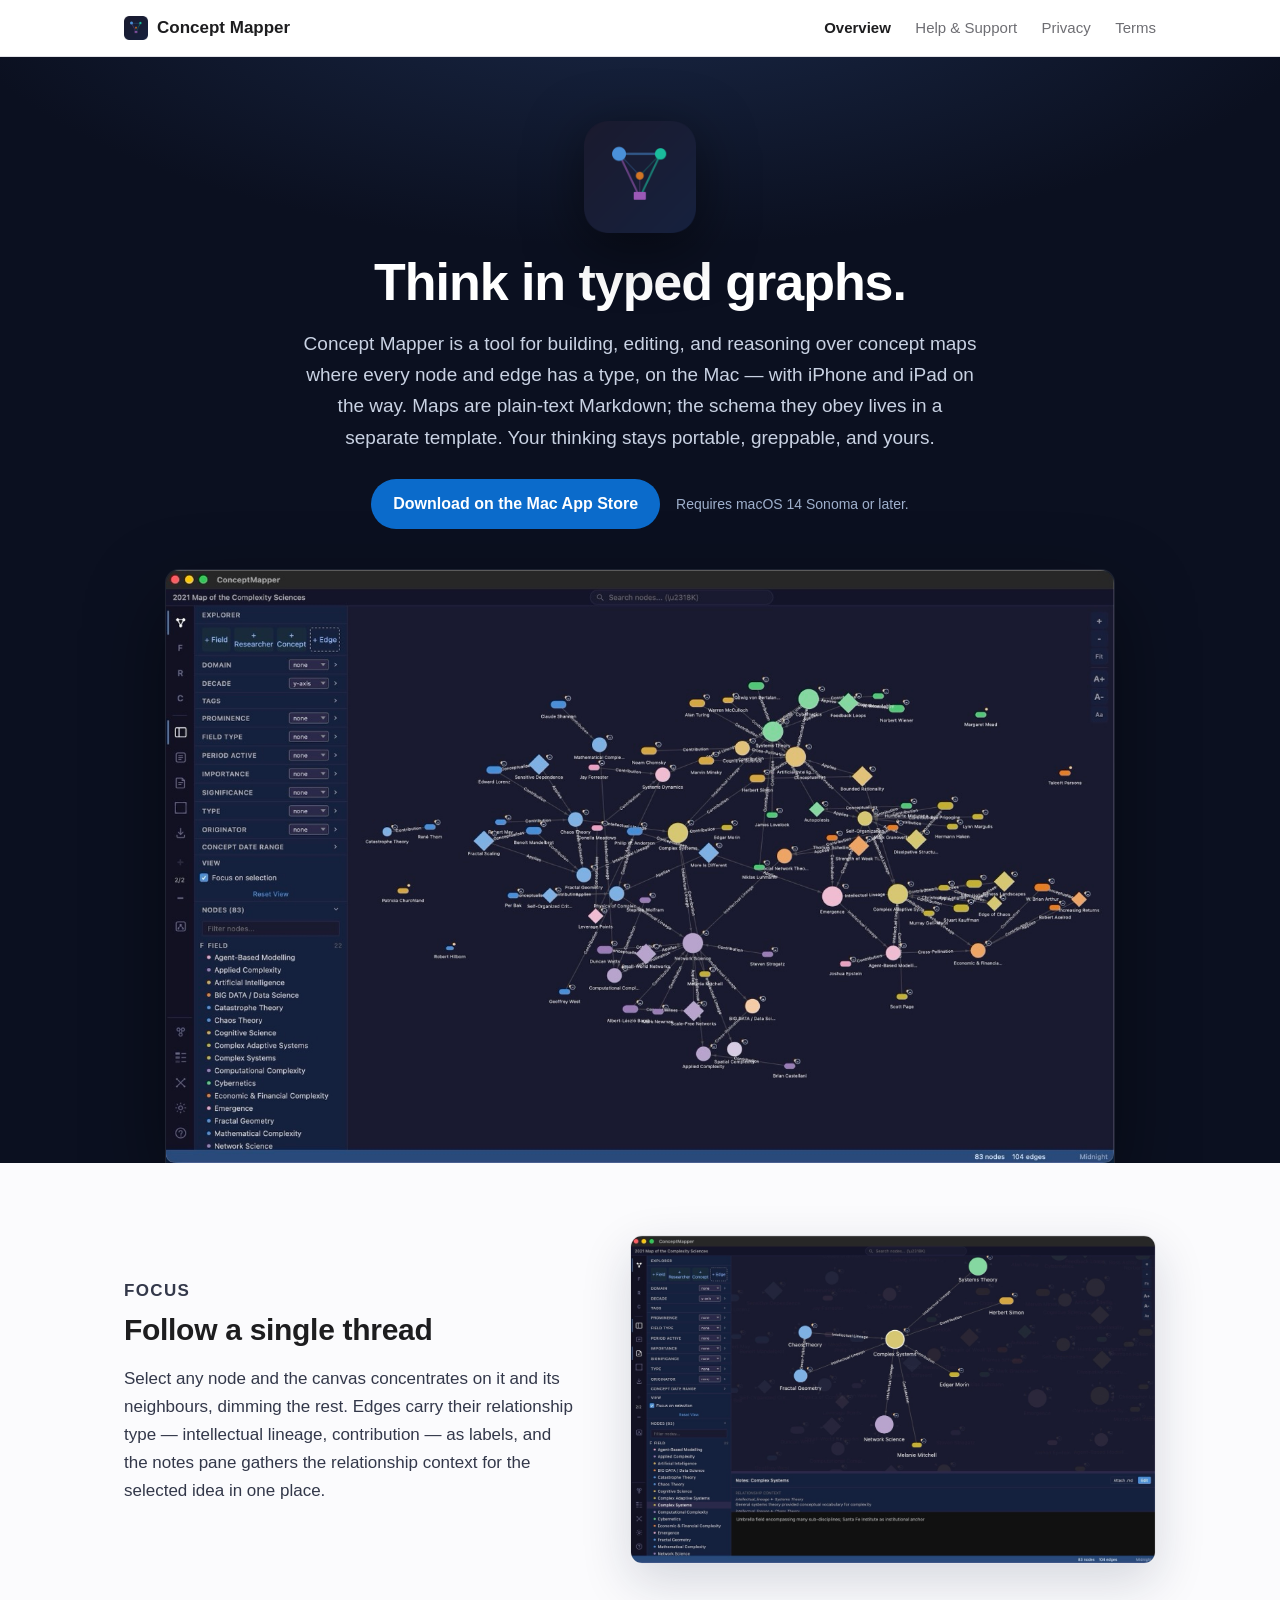
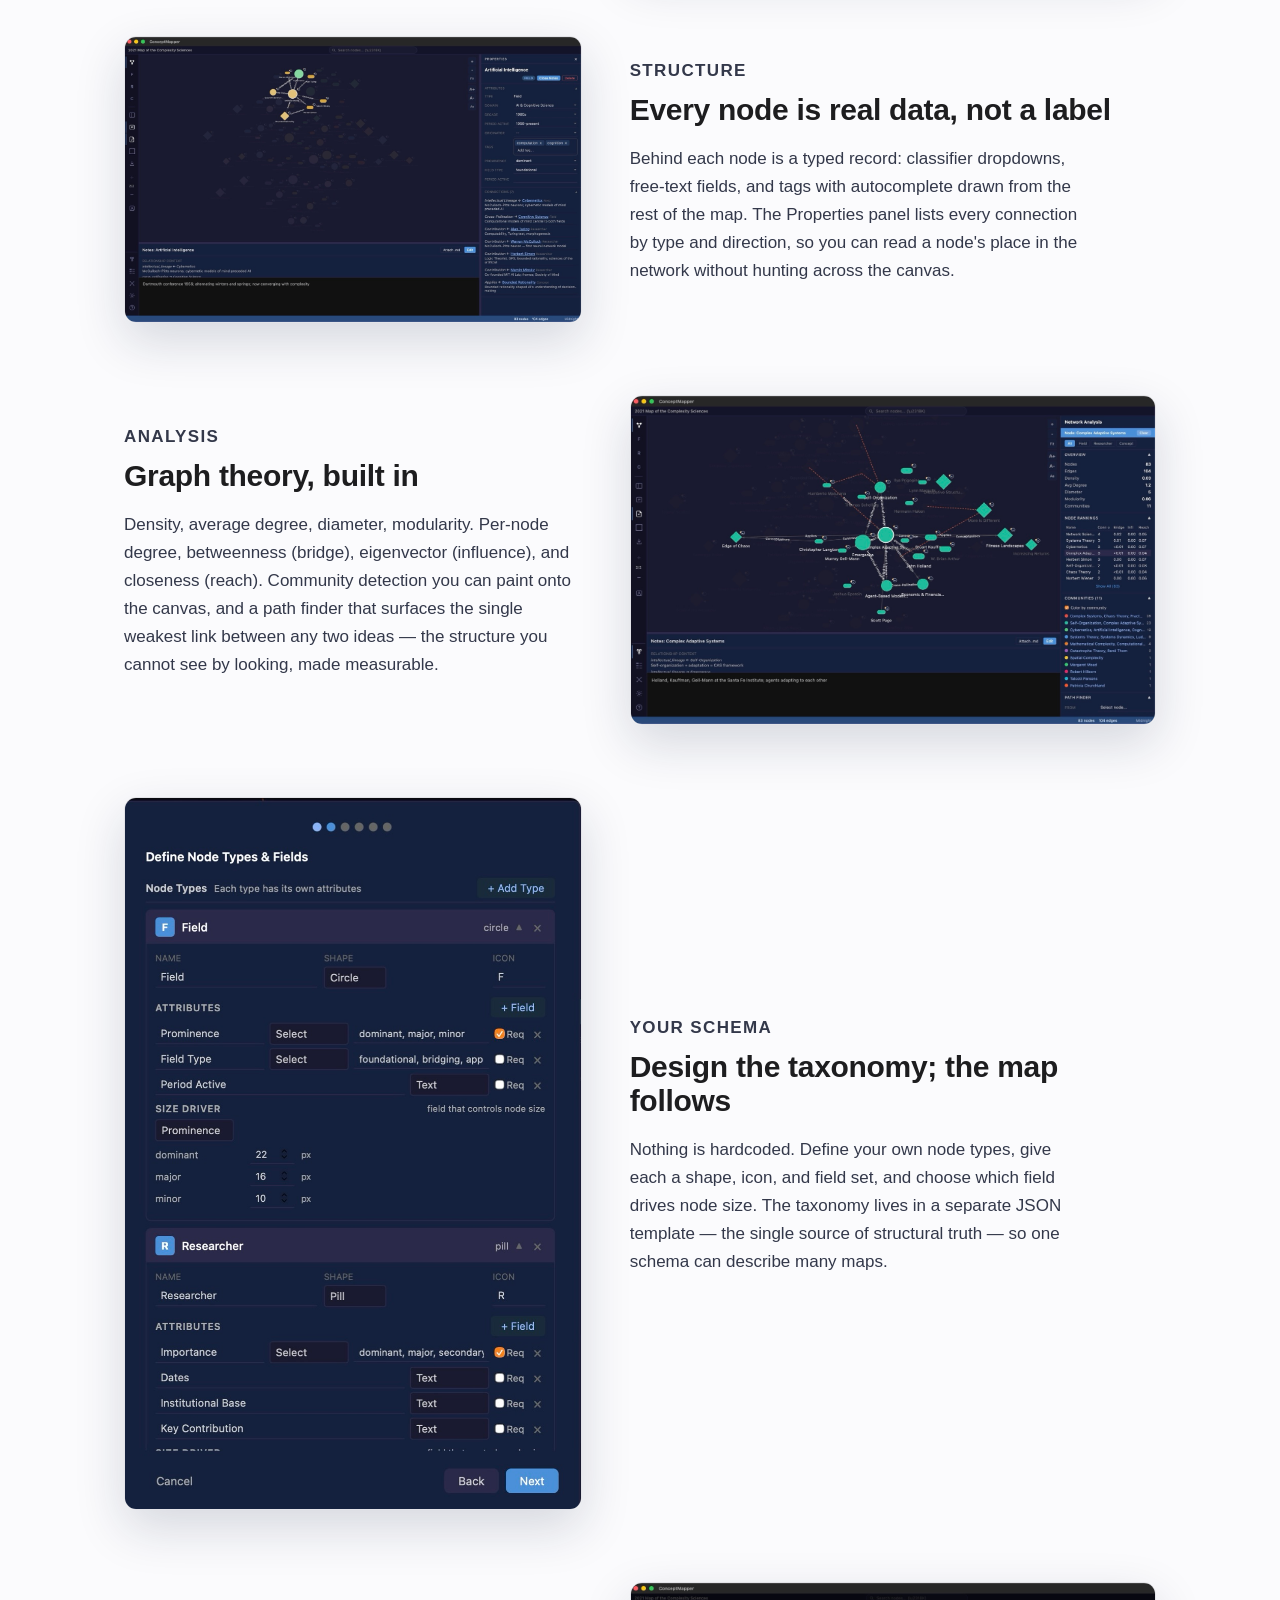
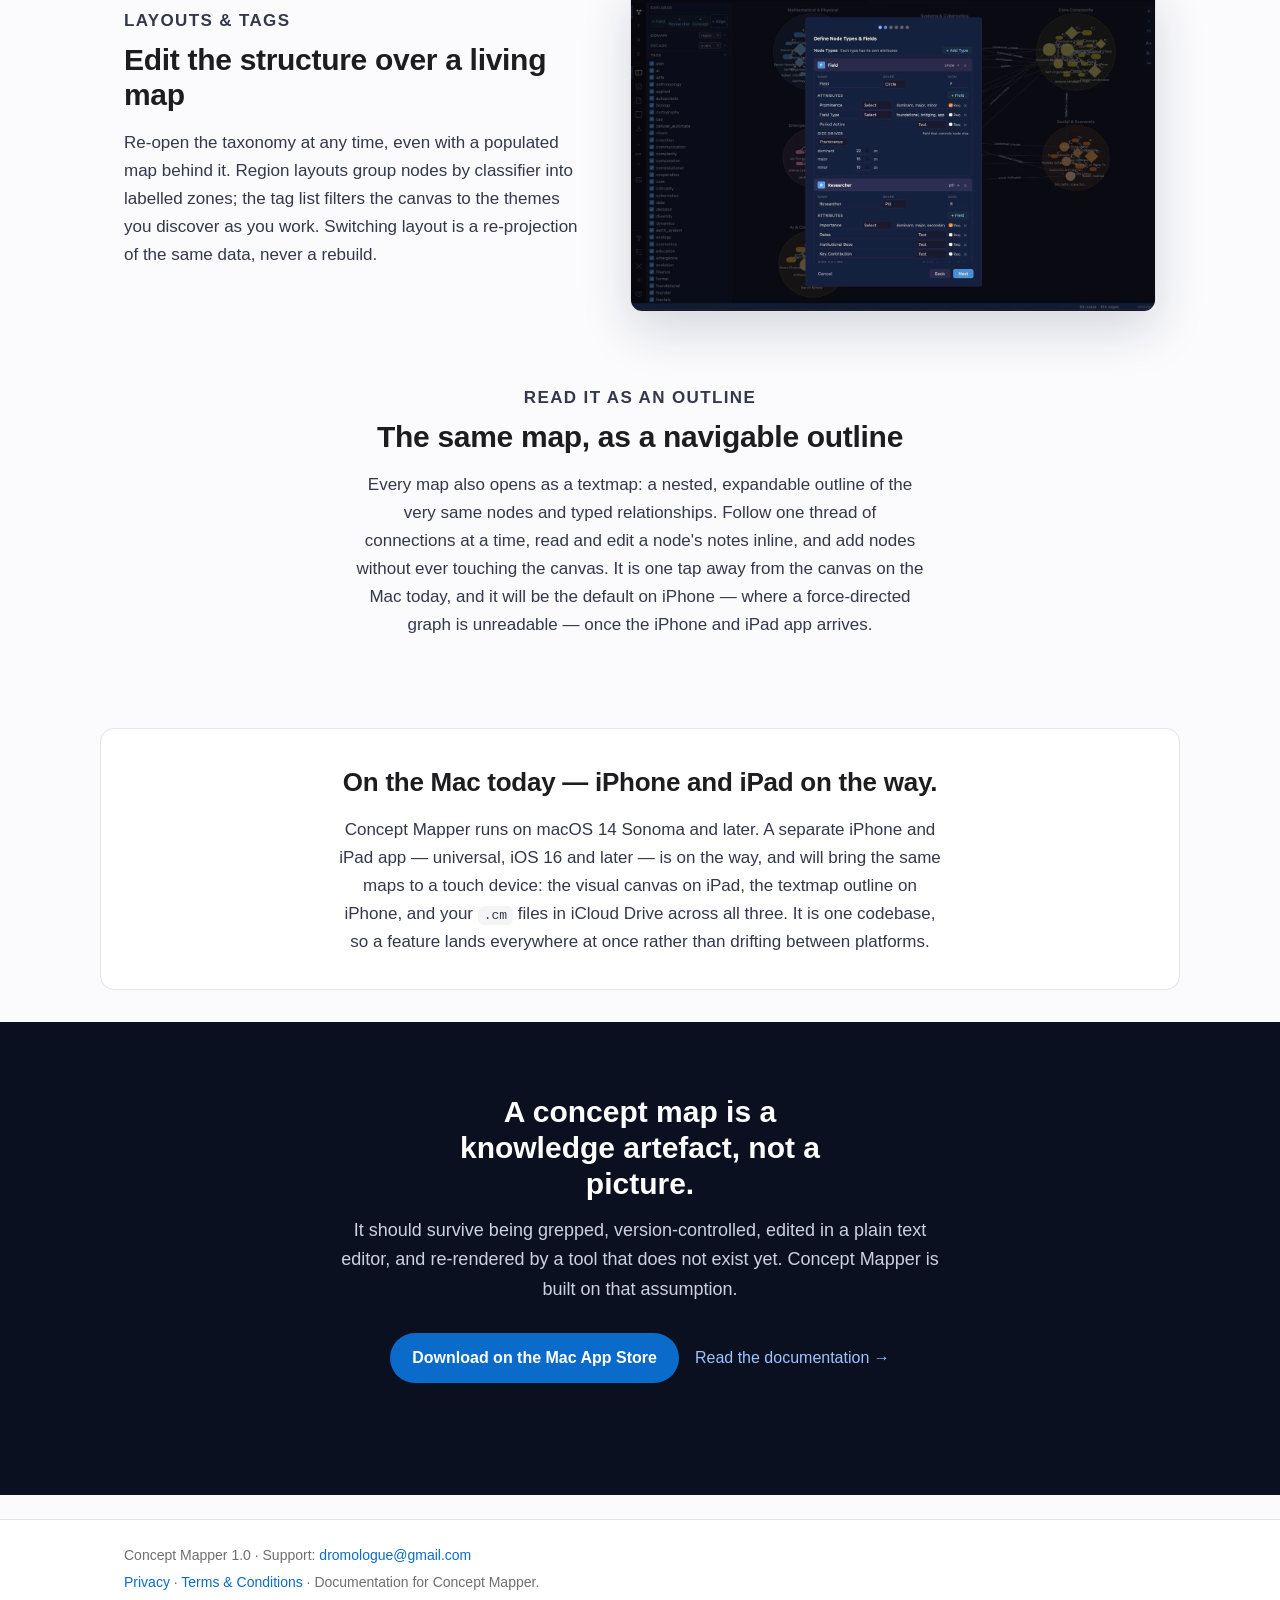
==== commit d9165173: "Add Terms & Conditions; refresh help (Activity Bar, classifier model) - New Terms & Conditions page:" ====
--- a/index.html
+++ b/index.html
@@ -18,6 +18,7 @@
           <a href="index.html" class="on">Overview</a>
           <a href="help.html">Help &amp; Support</a>
           <a href="privacy.html">Privacy</a>
+          <a href="terms.html">Terms</a>
         </nav>
       </div>
     </header>
@@ -112,7 +113,7 @@
     <footer class="site-footer">
       <div class="wrap">
         <p>Concept Mapper 1.0 · Support: <a href="mailto:dromologue@gmail.com">dromologue@gmail.com</a></p>
-        <p class="muted">Documentation and privacy policy for Concept Mapper, a macOS application.</p>
+        <p class="muted"><a href="privacy.html">Privacy</a> · <a href="terms.html">Terms &amp; Conditions</a> · Documentation for Concept Mapper.</p>
       </div>
     </footer>
 </body>
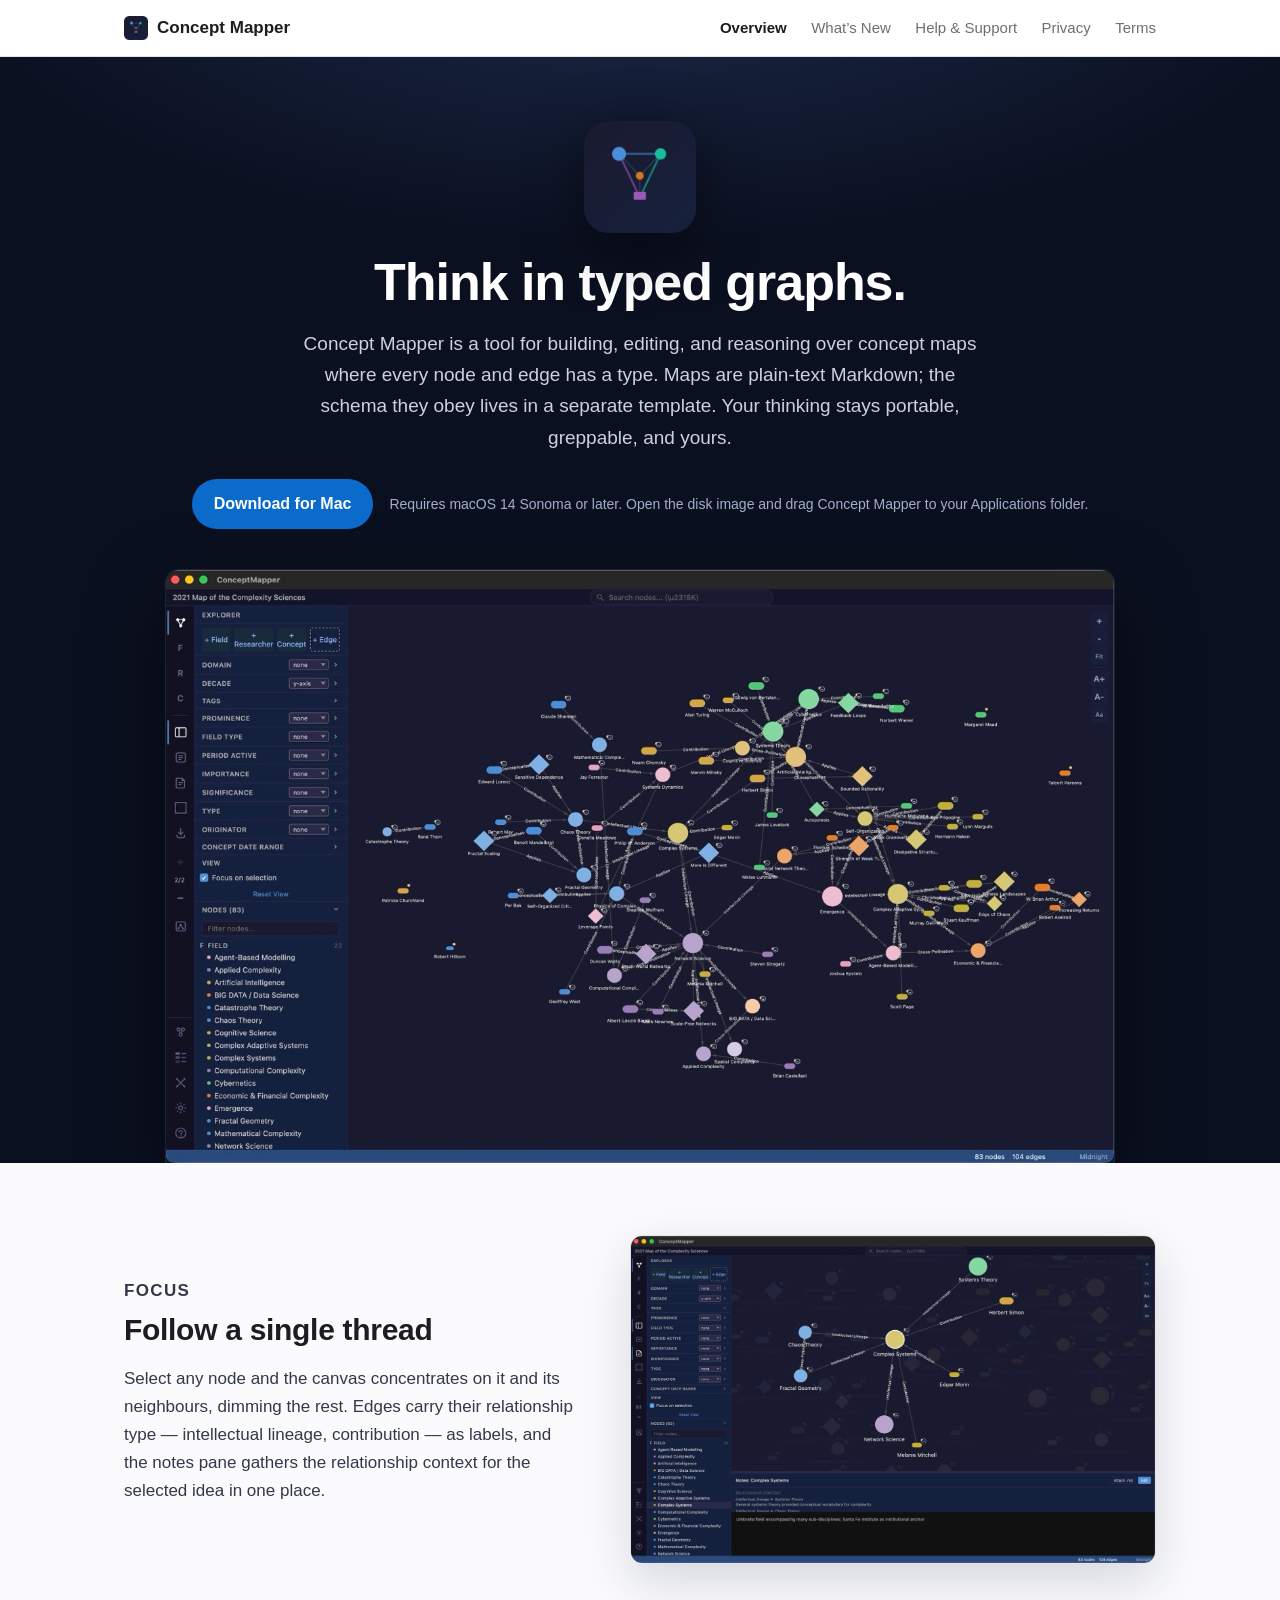
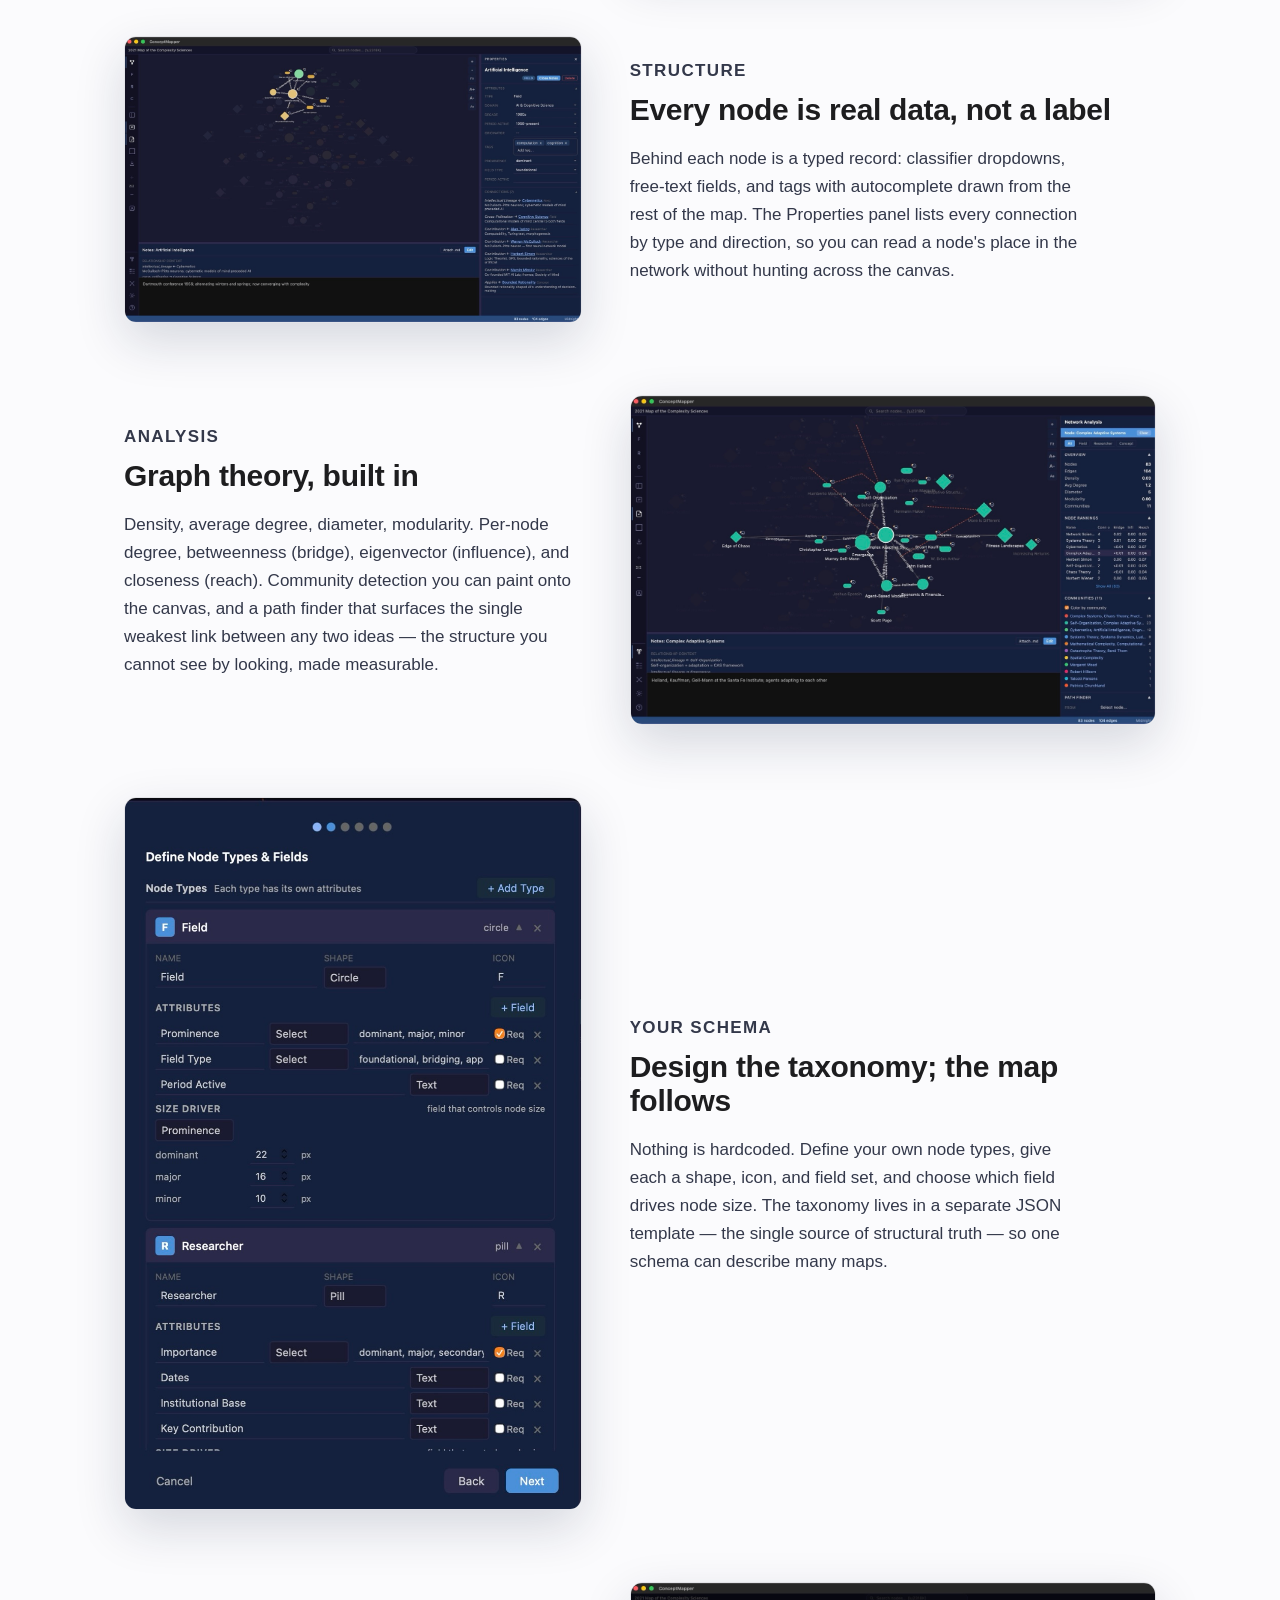
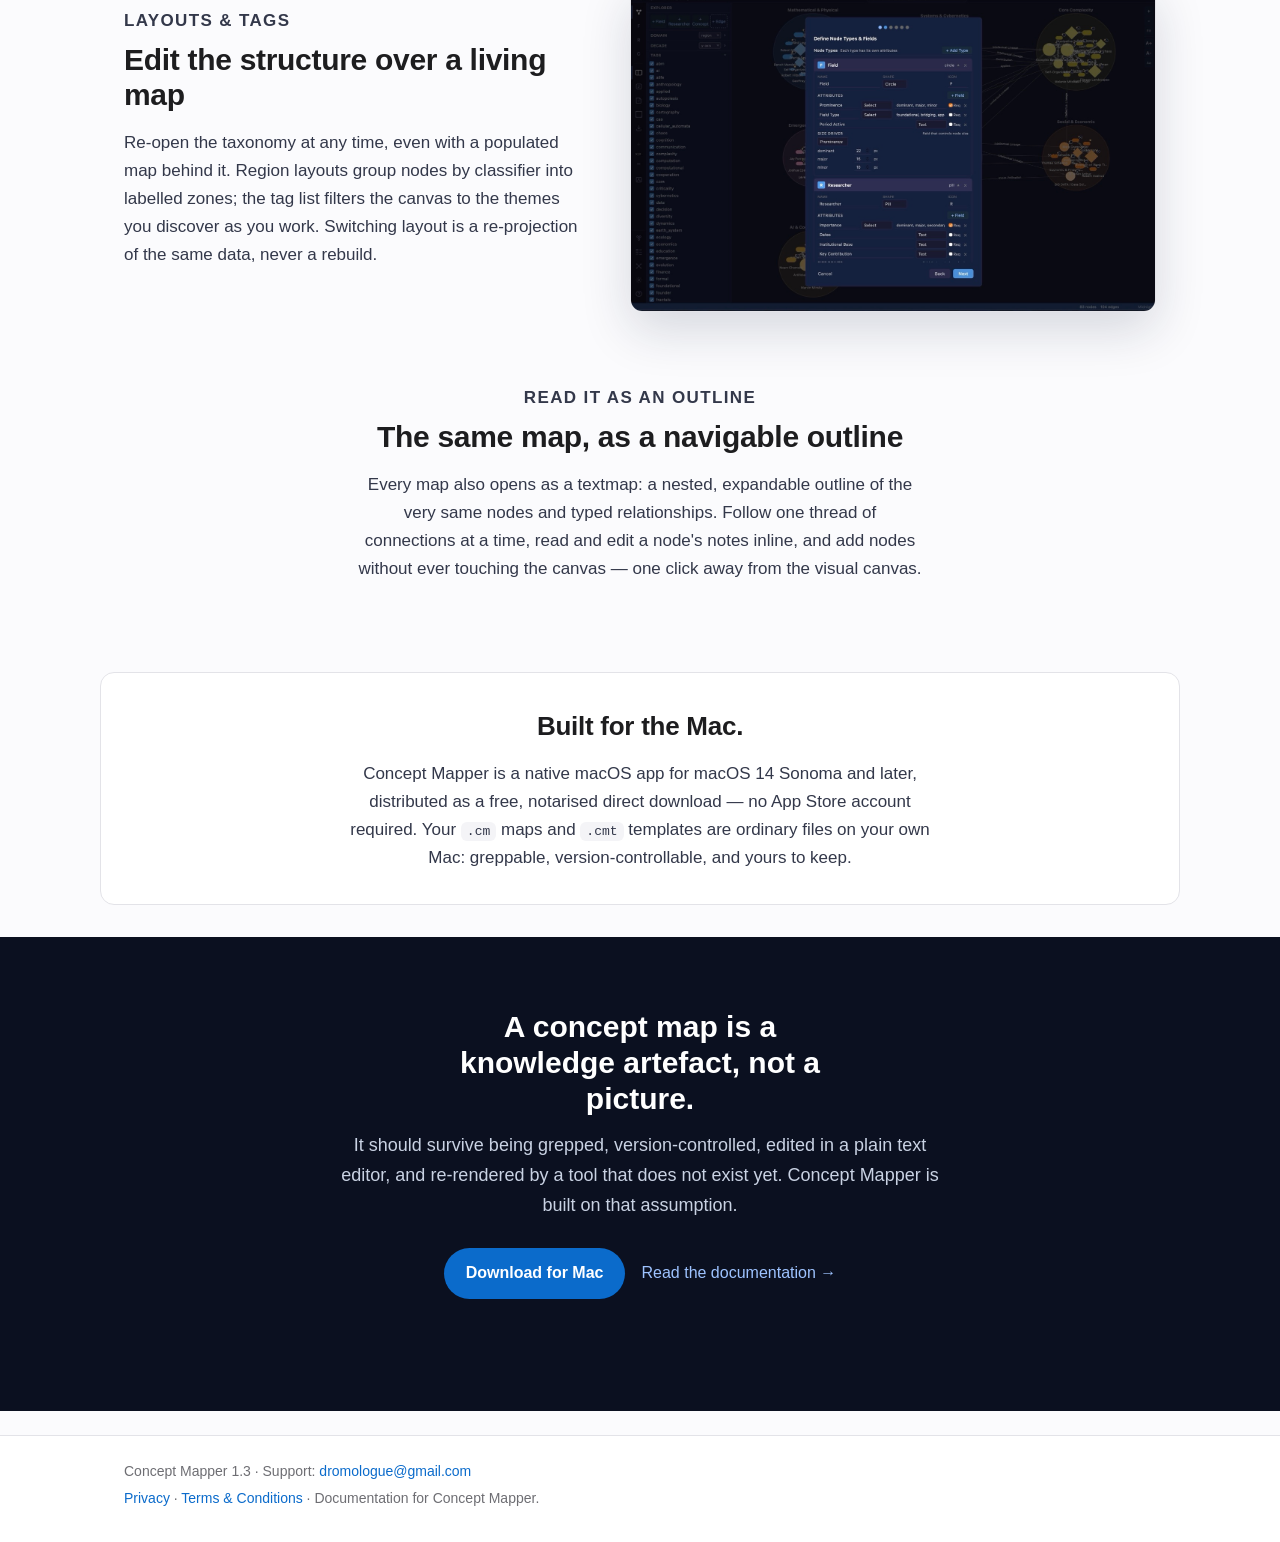
==== commit 5aa564d2: "Update site: direct-download CTA, What's New changelog, MIT, drop iOS" ====
--- a/index.html
+++ b/index.html
@@ -3,7 +3,7 @@
 <head>
 <meta charset="utf-8">
 <meta name="viewport" content="width=device-width, initial-scale=1">
-<title>Concept Mapper — Typed concept maps for Mac, iPhone, and iPad</title>
+<title>Concept Mapper — Typed concept maps for Mac</title>
 <meta name="description" content="Concept Mapper — build, edit, and reason over typed concept maps on macOS. Plain-text maps, a separate schema, and graph analysis built in.">
 <link rel="icon" type="image/png" href="images/icon.png">
 <link rel="apple-touch-icon" href="images/icon.png">
@@ -16,6 +16,7 @@
         <a class="brand" href="index.html"><img class="brand-icon" src="images/icon.png" alt=""> Concept Mapper</a>
         <nav>
           <a href="index.html" class="on">Overview</a>
+          <a href="changelog.html">What&rsquo;s New</a>
           <a href="help.html">Help &amp; Support</a>
           <a href="privacy.html">Privacy</a>
           <a href="terms.html">Terms</a>
@@ -28,8 +29,8 @@
       <div class="wrap hero-inner">
         <img class="hero-icon" src="images/icon.png" alt="Concept Mapper app icon" width="112" height="112">
         <h1>Think in typed graphs.</h1>
-        <p class="lede">Concept Mapper is a tool for building, editing, and reasoning over concept maps where every node and edge has a type, on the Mac — with iPhone and iPad on the way. Maps are plain-text Markdown; the schema they obey lives in a separate template. Your thinking stays portable, greppable, and yours.</p>
-        <div class="cta-row"><a class="btn" href="https://apps.apple.com/gb/app/conceptmapper/id6775185615?mt=12">Download on the Mac App Store</a><span class="req">Requires macOS 14 Sonoma or later.</span></div>
+        <p class="lede">Concept Mapper is a tool for building, editing, and reasoning over concept maps where every node and edge has a type. Maps are plain-text Markdown; the schema they obey lives in a separate template. Your thinking stays portable, greppable, and yours.</p>
+        <div class="cta-row"><a class="btn" href="https://conceptmapper-downloads.fly.dev/ConceptMapper.dmg">Download for Mac</a><span class="req">Requires macOS 14 Sonoma or later. Open the disk image and drag Concept Mapper to your Applications folder.</span></div>
         <img class="hero-shot" src="images/preview1.jpg" alt="Concept Mapper showing a force-directed map of 83 nodes across the complexity sciences" loading="eager">
       </div>
     </section><div class="wrap features">
@@ -92,27 +93,27 @@
         <div class="feature-text">
           <p class="kicker">Read it as an outline</p>
           <h2>The same map, as a navigable outline</h2>
-          <p>Every map also opens as a textmap: a nested, expandable outline of the very same nodes and typed relationships. Follow one thread of connections at a time, read and edit a node's notes inline, and add nodes without ever touching the canvas. It is one tap away from the canvas on the Mac today, and it will be the default on iPhone — where a force-directed graph is unreadable — once the iPhone and iPad app arrives.</p>
+          <p>Every map also opens as a textmap: a nested, expandable outline of the very same nodes and typed relationships. Follow one thread of connections at a time, read and edit a node's notes inline, and add nodes without ever touching the canvas — one click away from the visual canvas.</p>
         </div>
       </section></div>
     <section class="platforms">
       <div class="wrap">
-        <h2>On the Mac today — iPhone and iPad on the way.</h2>
-        <p>Concept Mapper runs on macOS 14 Sonoma and later. A separate iPhone and iPad app — universal, iOS 16 and later — is on the way, and will bring the same maps to a touch device: the visual canvas on iPad, the textmap outline on iPhone, and your <code>.cm</code> files in iCloud Drive across all three. It is one codebase, so a feature lands everywhere at once rather than drifting between platforms.</p>
+        <h2>Built for the Mac.</h2>
+        <p>Concept Mapper is a native macOS app for macOS 14 Sonoma and later, distributed as a free, notarised direct download — no App Store account required. Your <code>.cm</code> maps and <code>.cmt</code> templates are ordinary files on your own Mac: greppable, version-controllable, and yours to keep.</p>
       </div>
     </section>
     <section class="closer">
       <div class="wrap">
         <h2>A concept map is a knowledge artefact, not a picture.</h2>
         <p>It should survive being grepped, version-controlled, edited in a plain text editor, and re-rendered by a tool that does not exist yet. Concept Mapper is built on that assumption.</p>
-        <div class="cta-row"><a class="btn" href="https://apps.apple.com/gb/app/conceptmapper/id6775185615?mt=12">Download on the Mac App Store</a><a class="link" href="help.html">Read the documentation →</a></div>
+        <div class="cta-row"><a class="btn" href="https://conceptmapper-downloads.fly.dev/ConceptMapper.dmg">Download for Mac</a><a class="link" href="help.html">Read the documentation →</a></div>
       </div>
     </section>
 </main>
 
     <footer class="site-footer">
       <div class="wrap">
-        <p>Concept Mapper 1.0 · Support: <a href="mailto:dromologue@gmail.com">dromologue@gmail.com</a></p>
+        <p>Concept Mapper 1.3 · Support: <a href="mailto:dromologue@gmail.com">dromologue@gmail.com</a></p>
         <p class="muted"><a href="privacy.html">Privacy</a> · <a href="terms.html">Terms &amp; Conditions</a> · Documentation for Concept Mapper.</p>
       </div>
     </footer>
--- a/styles.css
+++ b/styles.css
@@ -108,6 +108,12 @@
 .site-footer .wrap{padding-top:20px;padding-bottom:28px}
 .site-footer p{margin:4px 0;font-size:14px;color:var(--muted)}
 
+/* Changelog / What's New */
+.changelog .release{border-top:1px solid var(--border);margin-top:30px;padding-top:18px}
+.changelog .release:first-of-type{border-top:none;margin-top:14px;padding-top:0}
+.changelog .release h2{margin:0 0 2px}
+.changelog .release-date{margin:0 0 12px;font-size:14px}
+
 @media (max-width:820px){
   .hero h1{font-size:38px}
   .feature{grid-template-columns:1fr;gap:22px;margin-bottom:52px}
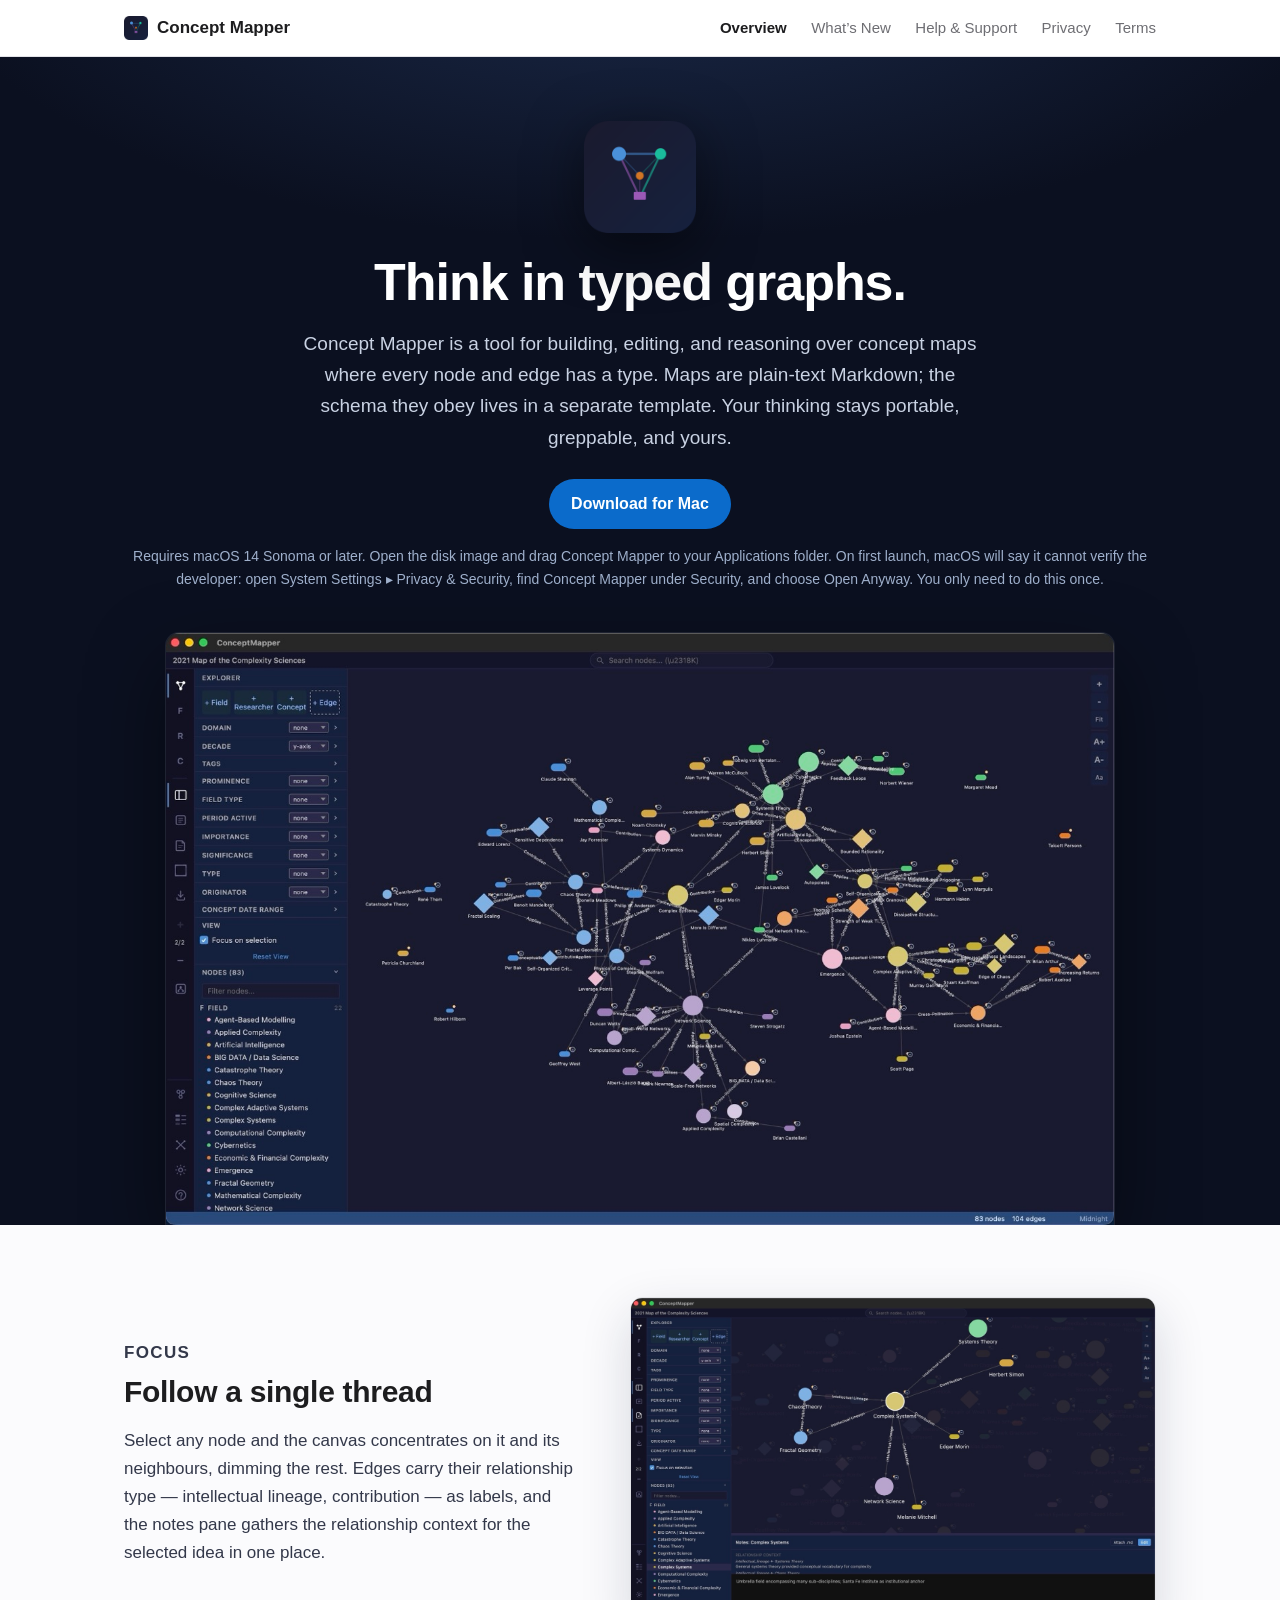
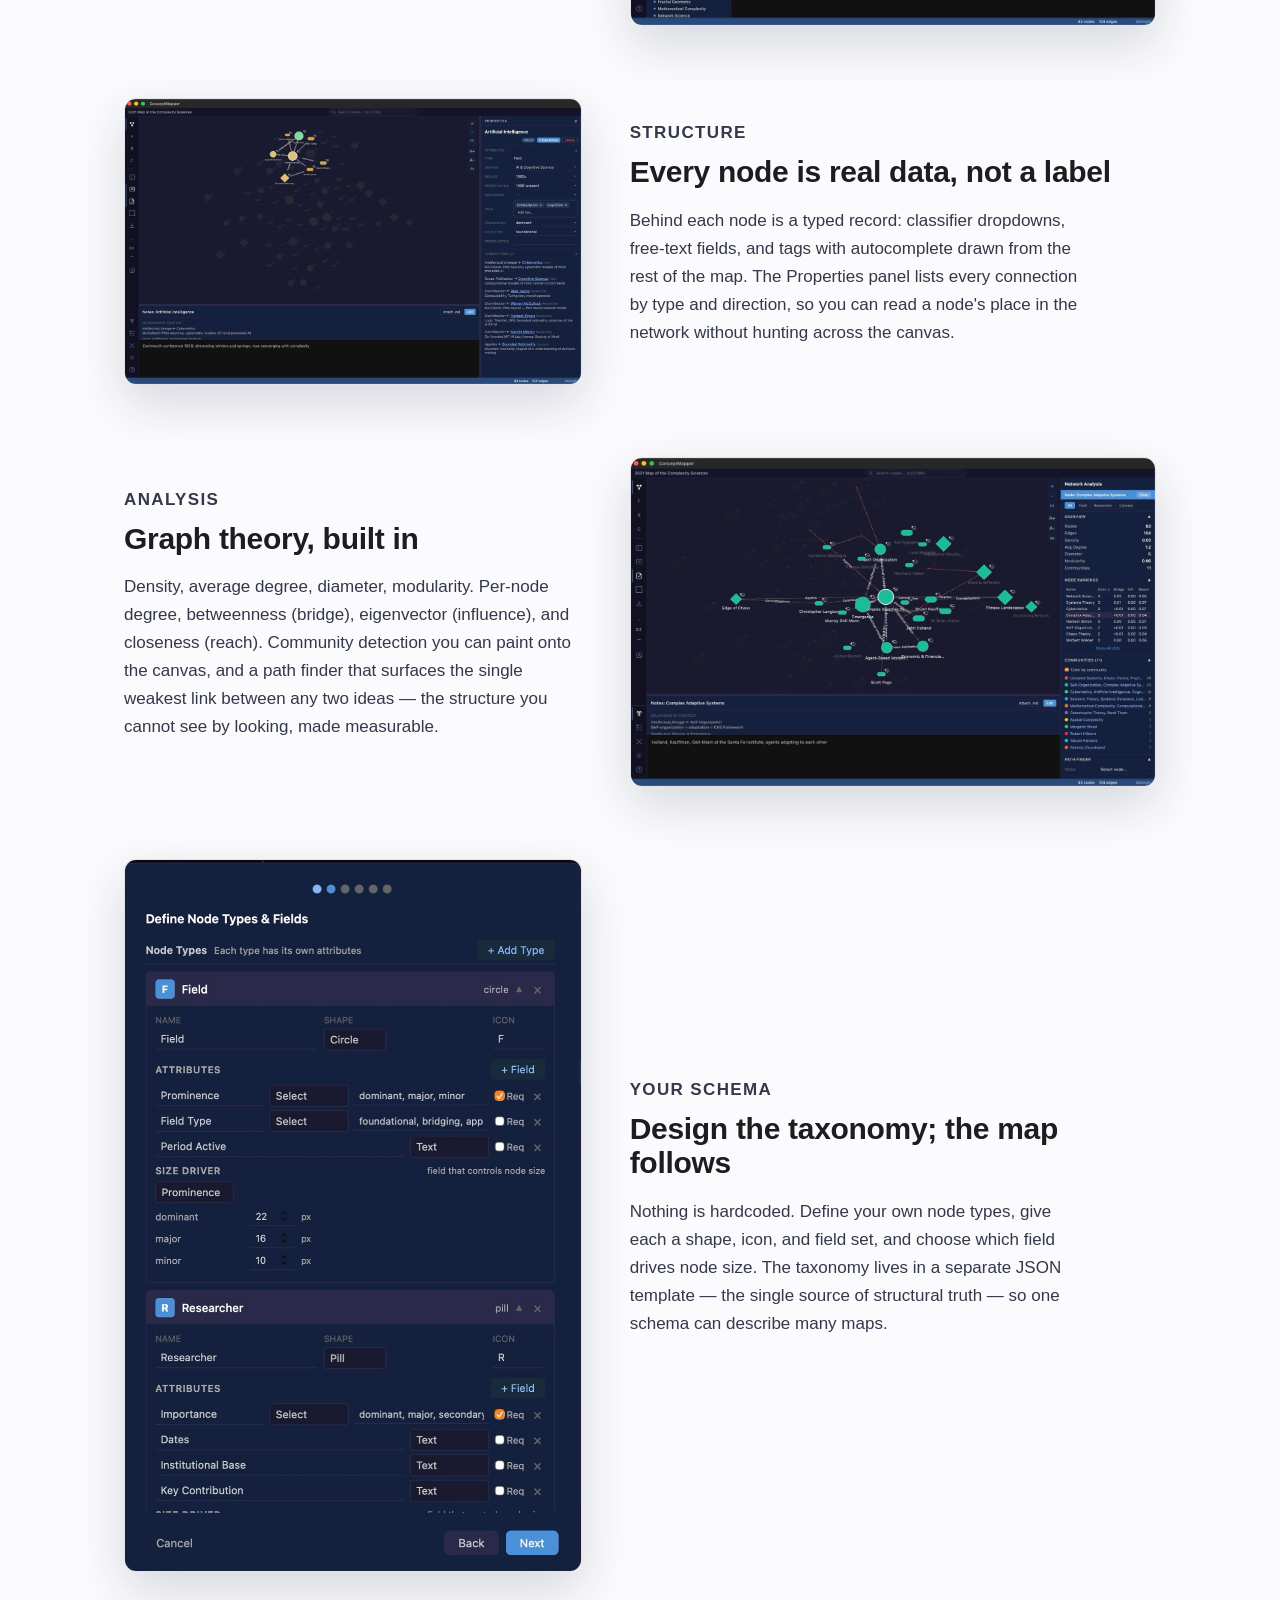
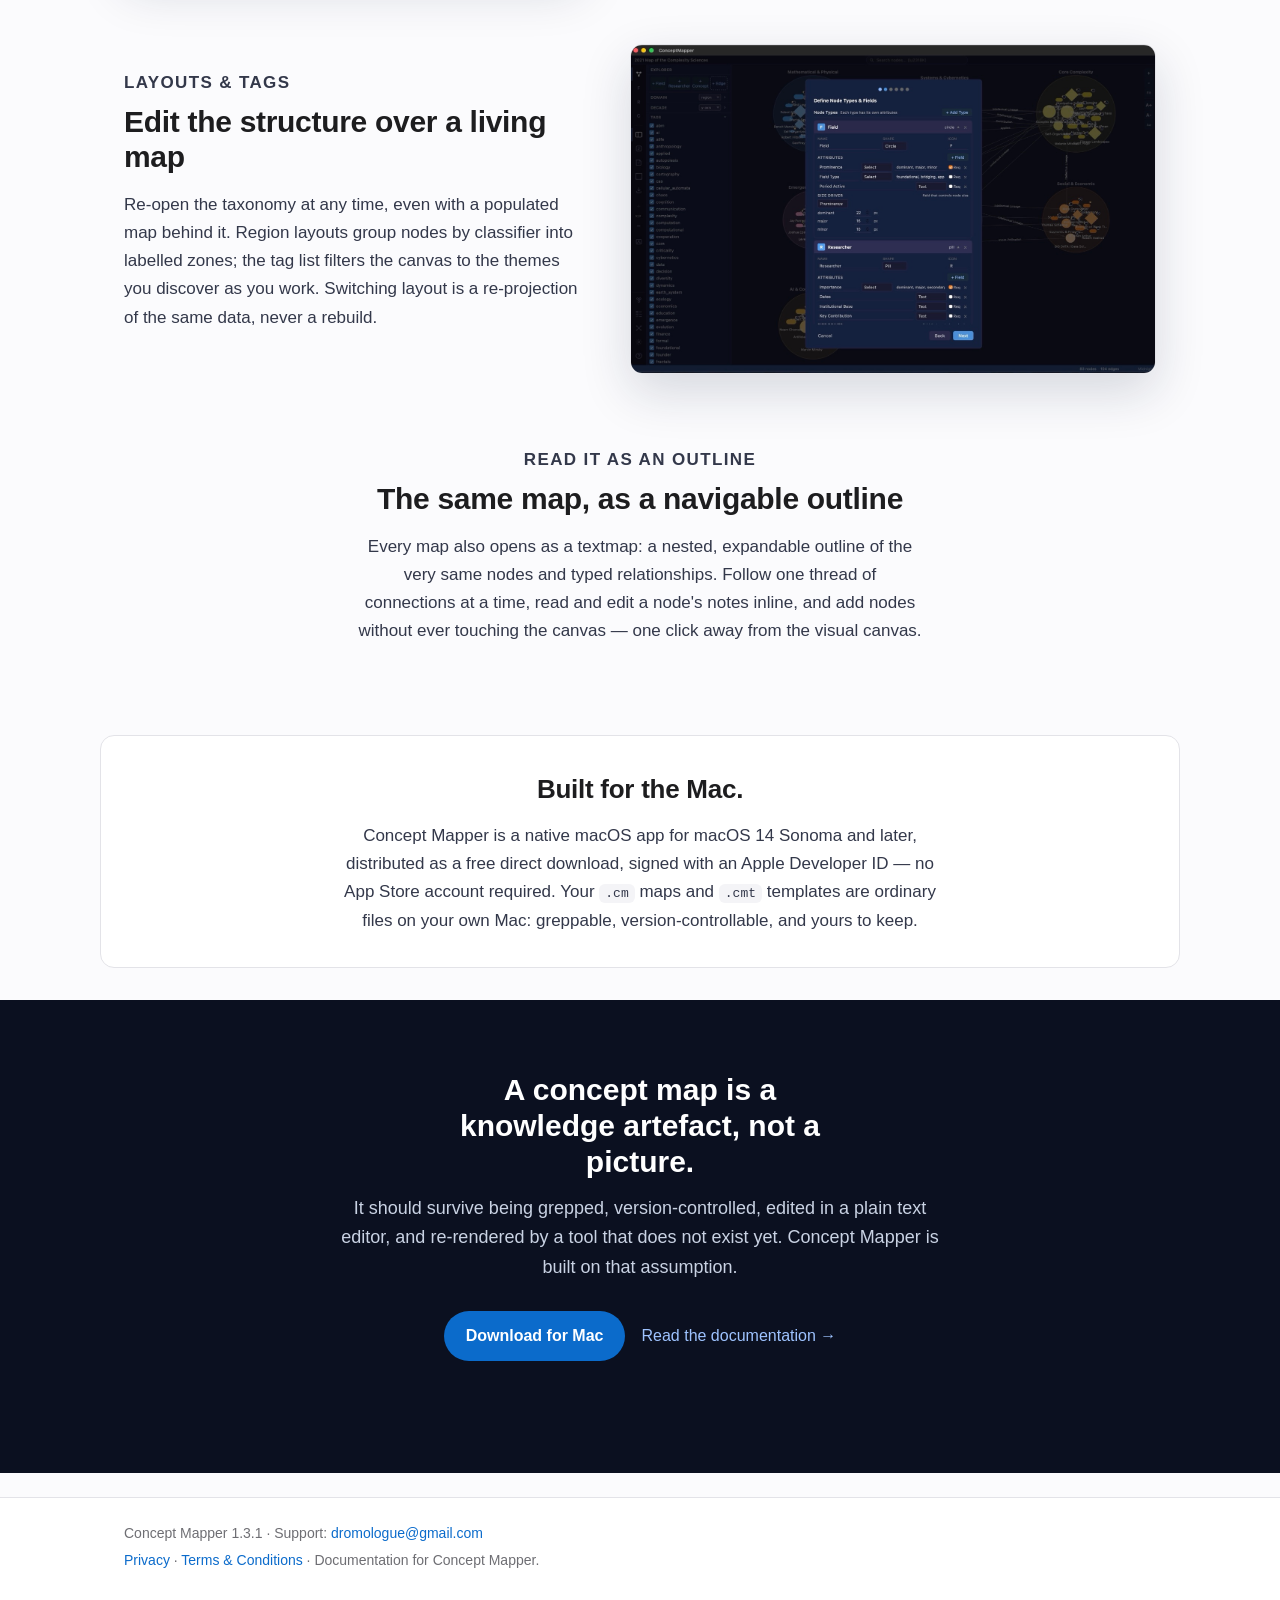
==== commit d6c9bfce: "1.3.1: dependency refresh; note first-launch approval step" ====
--- a/index.html
+++ b/index.html
@@ -4,7 +4,23 @@
 <meta charset="utf-8">
 <meta name="viewport" content="width=device-width, initial-scale=1">
 <title>Concept Mapper — Typed concept maps for Mac</title>
-<meta name="description" content="Concept Mapper — build, edit, and reason over typed concept maps on macOS. Plain-text maps, a separate schema, and graph analysis built in.">
+
+<meta name="description" content="Concept Mapper is a free, open-source macOS app for building typed concept maps: plain-text Markdown maps, a separate JSON schema, a force-directed canvas, and built-in graph analysis. Free direct download for macOS 14 Sonoma and later.">
+<link rel="canonical" href="https://conceptmapper.dromologue.com/">
+<meta name="robots" content="index, follow">
+<meta name="theme-color" content="#0b1020">
+<meta property="og:type" content="website">
+<meta property="og:site_name" content="Concept Mapper">
+<meta property="og:title" content="Concept Mapper — Typed concept maps for Mac">
+<meta property="og:description" content="Concept Mapper is a free, open-source macOS app for building typed concept maps: plain-text Markdown maps, a separate JSON schema, a force-directed canvas, and built-in graph analysis. Free direct download for macOS 14 Sonoma and later.">
+<meta property="og:url" content="https://conceptmapper.dromologue.com/">
+<meta property="og:image" content="https://conceptmapper.dromologue.com/images/preview1.jpg">
+<meta name="twitter:card" content="summary_large_image">
+<meta name="twitter:site" content="@dromologue">
+<meta name="twitter:title" content="Concept Mapper — Typed concept maps for Mac">
+<meta name="twitter:description" content="Concept Mapper is a free, open-source macOS app for building typed concept maps: plain-text Markdown maps, a separate JSON schema, a force-directed canvas, and built-in graph analysis. Free direct download for macOS 14 Sonoma and later.">
+<meta name="twitter:image" content="https://conceptmapper.dromologue.com/images/preview1.jpg">
+<script type="application/ld+json">{"@context":"https://schema.org","@type":"SoftwareApplication","name":"Concept Mapper","operatingSystem":"macOS 14.0+","applicationCategory":"BusinessApplication","softwareVersion":"1.3.1","url":"https://conceptmapper.dromologue.com","downloadUrl":"https://download.conceptmapper.dromologue.com/ConceptMapper.dmg","softwareLicense":"https://opensource.org/licenses/MIT","image":"https://conceptmapper.dromologue.com/images/icon.png","description":"Build, edit, and reason over concept maps where every node and edge has a type. Plain-text Markdown maps, a separate schema, and graph analysis built in.","offers":{"@type":"Offer","price":"0","priceCurrency":"USD"},"author":{"@type":"Organization","name":"dromologue","url":"https://dromologue.com"}}</script>
 <link rel="icon" type="image/png" href="images/icon.png">
 <link rel="apple-touch-icon" href="images/icon.png">
 <link rel="stylesheet" href="styles.css">
@@ -30,7 +46,7 @@
         <img class="hero-icon" src="images/icon.png" alt="Concept Mapper app icon" width="112" height="112">
         <h1>Think in typed graphs.</h1>
         <p class="lede">Concept Mapper is a tool for building, editing, and reasoning over concept maps where every node and edge has a type. Maps are plain-text Markdown; the schema they obey lives in a separate template. Your thinking stays portable, greppable, and yours.</p>
-        <div class="cta-row"><a class="btn" href="https://conceptmapper-downloads.fly.dev/ConceptMapper.dmg">Download for Mac</a><span class="req">Requires macOS 14 Sonoma or later. Open the disk image and drag Concept Mapper to your Applications folder.</span></div>
+        <div class="cta-row"><a class="btn" href="https://download.conceptmapper.dromologue.com/ConceptMapper.dmg">Download for Mac</a><span class="req">Requires macOS 14 Sonoma or later. Open the disk image and drag Concept Mapper to your Applications folder. On first launch, macOS will say it cannot verify the developer: open System Settings ▸ Privacy &amp; Security, find Concept Mapper under Security, and choose Open Anyway. You only need to do this once.</span></div>
         <img class="hero-shot" src="images/preview1.jpg" alt="Concept Mapper showing a force-directed map of 83 nodes across the complexity sciences" loading="eager">
       </div>
     </section><div class="wrap features">
@@ -99,21 +115,21 @@
     <section class="platforms">
       <div class="wrap">
         <h2>Built for the Mac.</h2>
-        <p>Concept Mapper is a native macOS app for macOS 14 Sonoma and later, distributed as a free, notarised direct download — no App Store account required. Your <code>.cm</code> maps and <code>.cmt</code> templates are ordinary files on your own Mac: greppable, version-controllable, and yours to keep.</p>
+        <p>Concept Mapper is a native macOS app for macOS 14 Sonoma and later, distributed as a free direct download, signed with an Apple Developer ID — no App Store account required. Your <code>.cm</code> maps and <code>.cmt</code> templates are ordinary files on your own Mac: greppable, version-controllable, and yours to keep.</p>
       </div>
     </section>
     <section class="closer">
       <div class="wrap">
         <h2>A concept map is a knowledge artefact, not a picture.</h2>
         <p>It should survive being grepped, version-controlled, edited in a plain text editor, and re-rendered by a tool that does not exist yet. Concept Mapper is built on that assumption.</p>
-        <div class="cta-row"><a class="btn" href="https://conceptmapper-downloads.fly.dev/ConceptMapper.dmg">Download for Mac</a><a class="link" href="help.html">Read the documentation →</a></div>
+        <div class="cta-row"><a class="btn" href="https://download.conceptmapper.dromologue.com/ConceptMapper.dmg">Download for Mac</a><a class="link" href="help.html">Read the documentation →</a></div>
       </div>
     </section>
 </main>
 
     <footer class="site-footer">
       <div class="wrap">
-        <p>Concept Mapper 1.3 · Support: <a href="mailto:dromologue@gmail.com">dromologue@gmail.com</a></p>
+        <p>Concept Mapper 1.3.1 · Support: <a href="mailto:dromologue@gmail.com">dromologue@gmail.com</a></p>
         <p class="muted"><a href="privacy.html">Privacy</a> · <a href="terms.html">Terms &amp; Conditions</a> · Documentation for Concept Mapper.</p>
       </div>
     </footer>
